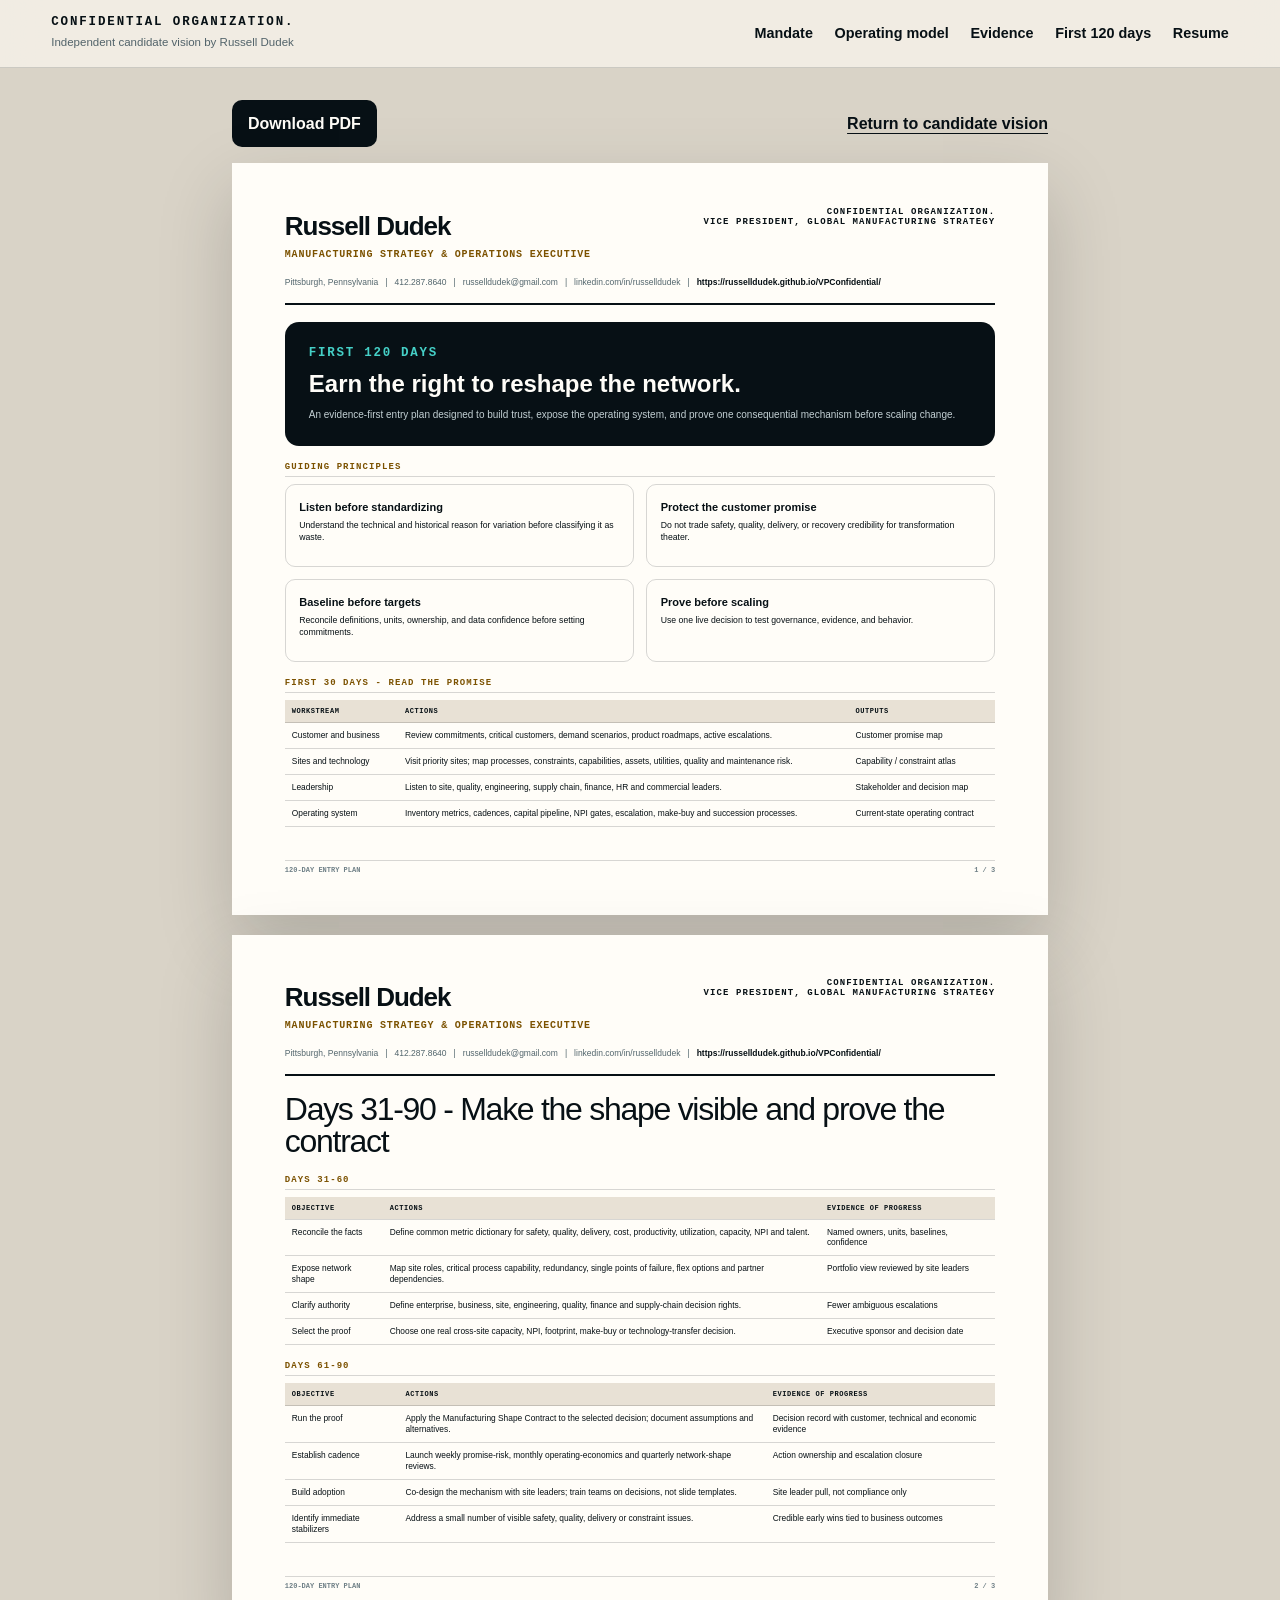
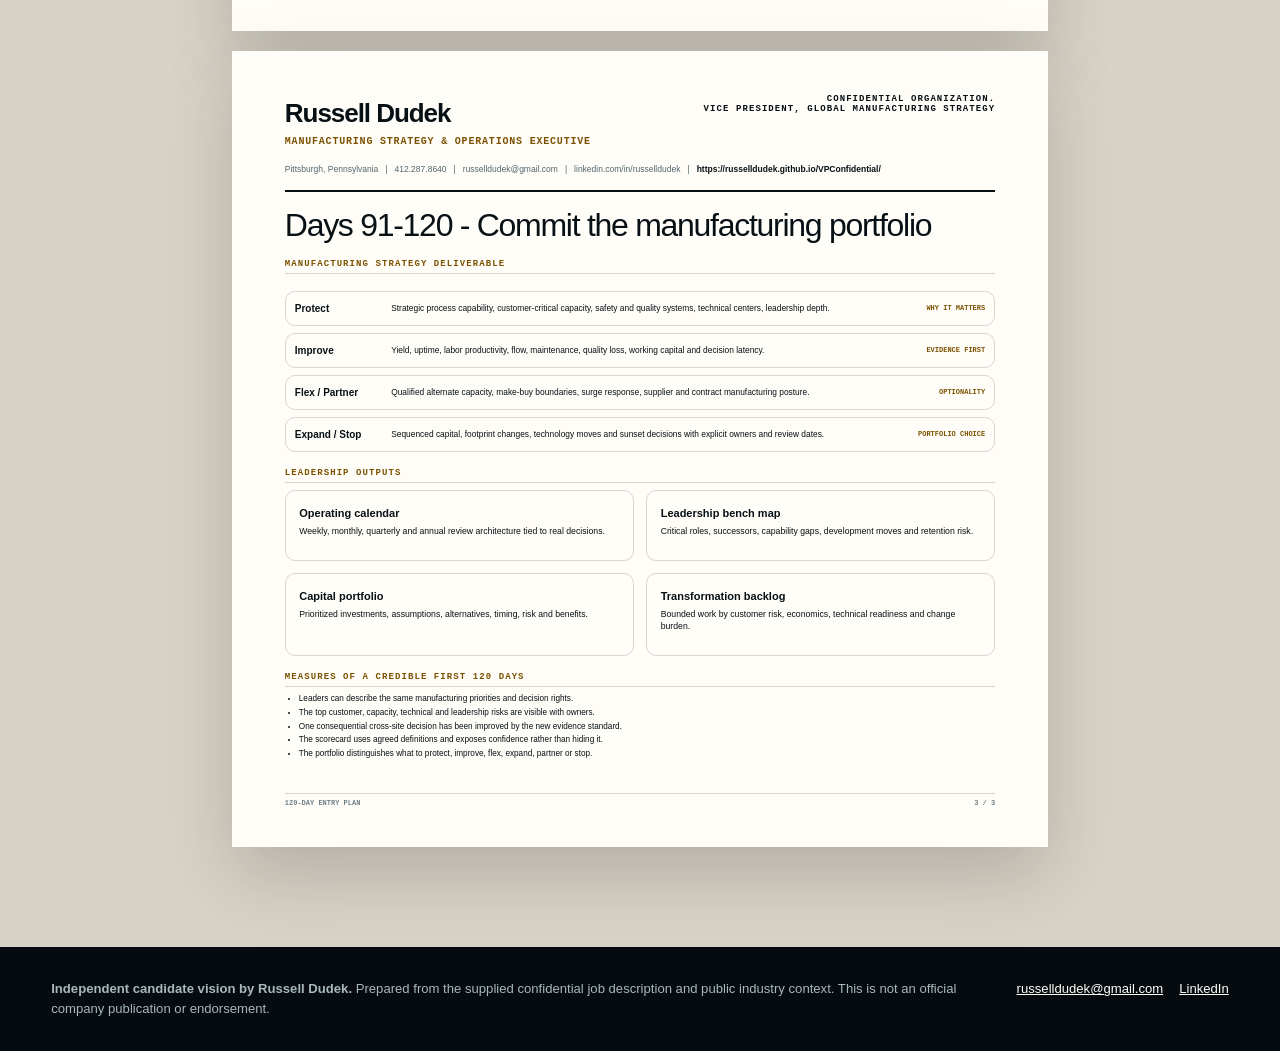
==== 120-day-plan.html @ ca3fb797 "Publish global manufacturing candidate campaign" ====
<!doctype html><html lang="en"><head><meta charset="utf-8"><meta name="viewport" content="width=device-width,initial-scale=1"><meta name="description" content="120-day entry plan for Vice President, Global Manufacturing Strategy."><title>120-Day Entry Plan | Russell Dudek</title><link rel="stylesheet" href="brand-tokens.css"><link rel="stylesheet" href="styles.css"></head><body class="document-body"><a class="skip-link" href="#document">Skip to document</a>
<nav class="site-nav" aria-label="Primary navigation">
  <a class="brand-lockup" href="index.html" aria-label="Confidential Organization candidate vision home">
    <span class="brand-overline">CONFIDENTIAL ORGANIZATION.</span>
    <span class="brand-subline">Independent candidate vision by Russell Dudek</span>
  </a>
  <button class="nav-toggle" type="button" aria-expanded="false" aria-controls="nav-links">Menu</button>
  <div id="nav-links" class="nav-links">
    <a href="index.html#mandate">Mandate</a>
    <a href="index.html#model">Operating model</a>
    <a href="index.html#evidence">Evidence</a>
    <a href="index.html#entry">First 120 days</a>
    <a href="resume.html">Resume</a>
  </div>
</nav>
<main id="document" class="document-shell">
<div class="document-actions" aria-label="Document actions">


  <a class="button" href="docs/120-day-entry-plan.pdf" download>Download PDF</a>
  <a class="text-link" href="index.html">Return to candidate vision</a>
</div>
<section class="sheet"><header class="doc-header"><div><div class="doc-name">Russell Dudek</div><div class="doc-role">Manufacturing Strategy &amp; Operations Executive</div></div><div class="doc-company">Confidential Organization.<br>Vice President, Global Manufacturing Strategy</div><div class="doc-contact"><span>Pittsburgh, Pennsylvania</span><span>|</span><a href="tel:+14122878640">412.287.8640</a><span>|</span><a href="mailto:russelldudek@gmail.com">russelldudek@gmail.com</a><span>|</span><a href="https://www.linkedin.com/in/russelldudek">linkedin.com/in/russelldudek</a><span>|</span><a class="vision-url" href="https://russelldudek.github.io/VPConfidential/">https://russelldudek.github.io/VPConfidential/</a></div></header><div><div class="artifact-hero"><div class="eyebrow">First 120 days</div><h2>Earn the right to reshape the network.</h2><p>An evidence-first entry plan designed to build trust, expose the operating system, and prove one consequential mechanism before scaling change.</p></div><section class="doc-section"><div class="doc-section-title">Guiding principles</div><div class="artifact-grid"><article class="artifact-card"><h3>Listen before standardizing</h3><p>Understand the technical and historical reason for variation before classifying it as waste.</p></article><article class="artifact-card"><h3>Protect the customer promise</h3><p>Do not trade safety, quality, delivery, or recovery credibility for transformation theater.</p></article><article class="artifact-card"><h3>Baseline before targets</h3><p>Reconcile definitions, units, ownership, and data confidence before setting commitments.</p></article><article class="artifact-card"><h3>Prove before scaling</h3><p>Use one live decision to test governance, evidence, and behavior.</p></article></div></section><section class="doc-section"><div class="doc-section-title">First 30 days - Read the promise</div><table class="phase-table"><thead><tr><th>Workstream</th><th>Actions</th><th>Outputs</th></tr></thead><tbody><tr><td>Customer and business</td><td>Review commitments, critical customers, demand scenarios, product roadmaps, active escalations.</td><td>Customer promise map</td></tr><tr><td>Sites and technology</td><td>Visit priority sites; map processes, constraints, capabilities, assets, utilities, quality and maintenance risk.</td><td>Capability / constraint atlas</td></tr><tr><td>Leadership</td><td>Listen to site, quality, engineering, supply chain, finance, HR and commercial leaders.</td><td>Stakeholder and decision map</td></tr><tr><td>Operating system</td><td>Inventory metrics, cadences, capital pipeline, NPI gates, escalation, make-buy and succession processes.</td><td>Current-state operating contract</td></tr></tbody></table></section></div><footer class="doc-footer"><span>120-DAY ENTRY PLAN</span><span>1 / 3</span></footer></section><section class="sheet"><header class="doc-header"><div><div class="doc-name">Russell Dudek</div><div class="doc-role">Manufacturing Strategy &amp; Operations Executive</div></div><div class="doc-company">Confidential Organization.<br>Vice President, Global Manufacturing Strategy</div><div class="doc-contact"><span>Pittsburgh, Pennsylvania</span><span>|</span><a href="tel:+14122878640">412.287.8640</a><span>|</span><a href="mailto:russelldudek@gmail.com">russelldudek@gmail.com</a><span>|</span><a href="https://www.linkedin.com/in/russelldudek">linkedin.com/in/russelldudek</a><span>|</span><a class="vision-url" href="https://russelldudek.github.io/VPConfidential/">https://russelldudek.github.io/VPConfidential/</a></div></header><div><div class="artifact-title">Days 31-90 - Make the shape visible and prove the contract</div><section class="doc-section"><div class="doc-section-title">Days 31-60</div><table class="phase-table"><thead><tr><th>Objective</th><th>Actions</th><th>Evidence of progress</th></tr></thead><tbody><tr><td>Reconcile the facts</td><td>Define common metric dictionary for safety, quality, delivery, cost, productivity, utilization, capacity, NPI and talent.</td><td>Named owners, units, baselines, confidence</td></tr><tr><td>Expose network shape</td><td>Map site roles, critical process capability, redundancy, single points of failure, flex options and partner dependencies.</td><td>Portfolio view reviewed by site leaders</td></tr><tr><td>Clarify authority</td><td>Define enterprise, business, site, engineering, quality, finance and supply-chain decision rights.</td><td>Fewer ambiguous escalations</td></tr><tr><td>Select the proof</td><td>Choose one real cross-site capacity, NPI, footprint, make-buy or technology-transfer decision.</td><td>Executive sponsor and decision date</td></tr></tbody></table></section><section class="doc-section"><div class="doc-section-title">Days 61-90</div><table class="phase-table"><thead><tr><th>Objective</th><th>Actions</th><th>Evidence of progress</th></tr></thead><tbody><tr><td>Run the proof</td><td>Apply the Manufacturing Shape Contract to the selected decision; document assumptions and alternatives.</td><td>Decision record with customer, technical and economic evidence</td></tr><tr><td>Establish cadence</td><td>Launch weekly promise-risk, monthly operating-economics and quarterly network-shape reviews.</td><td>Action ownership and escalation closure</td></tr><tr><td>Build adoption</td><td>Co-design the mechanism with site leaders; train teams on decisions, not slide templates.</td><td>Site leader pull, not compliance only</td></tr><tr><td>Identify immediate stabilizers</td><td>Address a small number of visible safety, quality, delivery or constraint issues.</td><td>Credible early wins tied to business outcomes</td></tr></tbody></table></section></div><footer class="doc-footer"><span>120-DAY ENTRY PLAN</span><span>2 / 3</span></footer></section><section class="sheet"><header class="doc-header"><div><div class="doc-name">Russell Dudek</div><div class="doc-role">Manufacturing Strategy &amp; Operations Executive</div></div><div class="doc-company">Confidential Organization.<br>Vice President, Global Manufacturing Strategy</div><div class="doc-contact"><span>Pittsburgh, Pennsylvania</span><span>|</span><a href="tel:+14122878640">412.287.8640</a><span>|</span><a href="mailto:russelldudek@gmail.com">russelldudek@gmail.com</a><span>|</span><a href="https://www.linkedin.com/in/russelldudek">linkedin.com/in/russelldudek</a><span>|</span><a class="vision-url" href="https://russelldudek.github.io/VPConfidential/">https://russelldudek.github.io/VPConfidential/</a></div></header><div><div class="artifact-title">Days 91-120 - Commit the manufacturing portfolio</div><section class="doc-section"><div class="doc-section-title">Manufacturing strategy deliverable</div><div class="shape-review-diagram"><div><strong>Protect</strong><p>Strategic process capability, customer-critical capacity, safety and quality systems, technical centers, leadership depth.</p><span>Why it matters</span></div><div><strong>Improve</strong><p>Yield, uptime, labor productivity, flow, maintenance, quality loss, working capital and decision latency.</p><span>Evidence first</span></div><div><strong>Flex / Partner</strong><p>Qualified alternate capacity, make-buy boundaries, surge response, supplier and contract manufacturing posture.</p><span>Optionality</span></div><div><strong>Expand / Stop</strong><p>Sequenced capital, footprint changes, technology moves and sunset decisions with explicit owners and review dates.</p><span>Portfolio choice</span></div></div></section><section class="doc-section"><div class="doc-section-title">Leadership outputs</div><div class="artifact-grid"><article class="artifact-card"><h3>Operating calendar</h3><p>Weekly, monthly, quarterly and annual review architecture tied to real decisions.</p></article><article class="artifact-card"><h3>Leadership bench map</h3><p>Critical roles, successors, capability gaps, development moves and retention risk.</p></article><article class="artifact-card"><h3>Capital portfolio</h3><p>Prioritized investments, assumptions, alternatives, timing, risk and benefits.</p></article><article class="artifact-card"><h3>Transformation backlog</h3><p>Bounded work by customer risk, economics, technical readiness and change burden.</p></article></div></section><section class="doc-section"><div class="doc-section-title">Measures of a credible first 120 days</div><ul class="doc-compact-list"><li>Leaders can describe the same manufacturing priorities and decision rights.</li><li>The top customer, capacity, technical and leadership risks are visible with owners.</li><li>One consequential cross-site decision has been improved by the new evidence standard.</li><li>The scorecard uses agreed definitions and exposes confidence rather than hiding it.</li><li>The portfolio distinguishes what to protect, improve, flex, expand, partner or stop.</li></ul></section></div><footer class="doc-footer"><span>120-DAY ENTRY PLAN</span><span>3 / 3</span></footer></section></main>
<footer class="site-footer">
  <div><strong>Independent candidate vision by Russell Dudek.</strong> Prepared from the supplied confidential job description and public industry context. This is not an official company publication or endorsement.</div>
  <div class="footer-links"><a href="mailto:russelldudek@gmail.com">russelldudek@gmail.com</a><a href="https://www.linkedin.com/in/russelldudek">LinkedIn</a></div>
</footer>
<script src="app.js"></script></body></html>
---- brand-tokens.css ----
:root {
  /* Confidential-employer exception: no official brand assets or colors were supplied or publicly identifiable. */
  --ink-950: #071015;
  --ink-900: #0b171d;
  --ink-800: #14252d;
  --ink-700: #213942;
  --paper: #f3efe6;
  --paper-2: #e8e1d5;
  --white: #fffdf8;
  --signal-amber: #ffb000;
  --signal-teal: #45d0c7;
  --signal-coral: #f06c5b;
  --signal-blue: #68a9ff;
  --muted: #92a3aa;
  --line: rgba(7, 16, 21, .16);
  --line-dark: rgba(255,255,255,.14);
  --shadow: 0 28px 70px rgba(2, 9, 12, .18);
  --radius-lg: 30px;
  --radius-md: 18px;
  --font-sans: "Aptos", "Segoe UI", "Helvetica Neue", Arial, sans-serif;
  --font-mono: "IBM Plex Mono", "SFMono-Regular", Consolas, monospace;
}
---- styles.css ----
*{box-sizing:border-box}html{scroll-behavior:smooth}body{margin:0;background:var(--paper);color:var(--ink-950);font-family:var(--font-sans);line-height:1.5}a{color:inherit}.skip-link{position:absolute;left:-9999px;top:1rem;background:var(--white);padding:.75rem 1rem;z-index:99}.skip-link:focus{left:1rem}.site-nav{position:sticky;top:0;z-index:50;display:flex;align-items:center;justify-content:space-between;padding:1rem clamp(1rem,4vw,4rem);background:rgba(243,239,230,.9);backdrop-filter:blur(18px);border-bottom:1px solid var(--line)}.brand-lockup{text-decoration:none;display:flex;flex-direction:column}.brand-overline{font:700 .78rem/1 var(--font-mono);letter-spacing:.15em}.brand-subline{font-size:.72rem;color:#52636a;margin-top:.35rem}.nav-links{display:flex;gap:1.35rem;align-items:center}.nav-links a{text-decoration:none;font-size:.9rem;font-weight:650}.nav-links a:hover,.nav-links a:focus-visible{color:#8a5700}.nav-toggle{display:none;border:1px solid var(--line);background:transparent;padding:.65rem .8rem;border-radius:10px}.hero{min-height:calc(100vh - 75px);background:var(--ink-950);color:var(--white);padding:clamp(3rem,7vw,7rem) clamp(1rem,4vw,4rem);display:grid;grid-template-columns:minmax(280px,.72fr) minmax(620px,1.28fr);gap:clamp(2rem,5vw,5rem);align-items:center;overflow:hidden;position:relative}.hero:before{content:"";position:absolute;inset:auto auto -220px -150px;width:520px;height:520px;border:1px solid rgba(69,208,199,.18);border-radius:50%;box-shadow:0 0 0 70px rgba(69,208,199,.035),0 0 0 140px rgba(69,208,199,.02)}.hero-copy{position:relative;z-index:2}.eyebrow,.kicker{font:700 .78rem/1.2 var(--font-mono);text-transform:uppercase;letter-spacing:.14em;color:#8a5700}.hero .eyebrow,.hero .kicker{color:var(--signal-teal)}h1,h2,h3,p{margin-top:0}.hero h1{font-size:clamp(3.8rem,7vw,7.7rem);line-height:.84;letter-spacing:-.065em;margin:.8rem 0 2rem;max-width:680px}.hero h1 span{color:var(--signal-amber)}.hero-lead{font-size:clamp(1.04rem,1.5vw,1.25rem);color:#c2ced2;max-width:670px}.thesis-stamp{margin-top:2.5rem;padding:1.1rem 0 0;border-top:1px solid var(--line-dark);display:grid;grid-template-columns:110px 1fr;gap:1rem}.thesis-stamp span{font:700 .72rem var(--font-mono);color:var(--signal-amber);text-transform:uppercase;letter-spacing:.12em}.thesis-stamp strong{font-size:1.05rem}.shape-lab{background:#0e1d24;border:1px solid rgba(255,255,255,.13);border-radius:var(--radius-lg);padding:1.25rem;box-shadow:0 50px 120px rgba(0,0,0,.35);position:relative}.lab-header{display:flex;justify-content:space-between;gap:1rem;align-items:flex-start;padding:.35rem .4rem 1rem}.lab-header h2{font-size:1.5rem;margin:.25rem 0 0}.scenario-label{font:600 .68rem var(--font-mono);color:#8da0a8;border:1px solid var(--line-dark);padding:.45rem .6rem;border-radius:999px}.scenario-controls{display:flex;gap:.5rem;flex-wrap:wrap;padding:0 .4rem 1rem}.scenario-button{border:1px solid var(--line-dark);background:#142831;color:#d7e2e5;padding:.65rem .8rem;border-radius:999px;font-weight:650;cursor:pointer}.scenario-button.active,.scenario-button:focus-visible{background:var(--signal-amber);border-color:var(--signal-amber);color:var(--ink-950);outline:none}.shape-canvas-wrap{display:grid;grid-template-columns:minmax(0,1fr) 250px;gap:1rem}.shape-canvas{width:100%;height:auto;background:#09151b;border-radius:20px;border:1px solid rgba(255,255,255,.08)}.envelope{fill:none;stroke:#45d0c7;stroke-width:2;stroke-dasharray:8 9;opacity:.62}.promise-band rect{fill:#15313a;stroke:#45d0c7;stroke-width:1}.promise-band text{fill:#45d0c7;font:700 14px var(--font-mono);letter-spacing:1.8px}.promise-band .promise-copy{fill:#d8e5e8;font:500 13px var(--font-sans);letter-spacing:0}.axis-labels text{fill:#76909a;font:700 11px var(--font-mono);letter-spacing:1.8px}.site{transition:transform .78s cubic-bezier(.2,.8,.2,1),opacity .45s ease;transform-box:view-box;transform-origin:0 0}.site rect{fill:#162d36;stroke:#42606b;stroke-width:1.4;transition:fill .4s,stroke .4s}.site text{pointer-events:none}.site-code{fill:#ffb000;font:700 15px var(--font-mono)}.site-label{fill:#dfe8ea;font:600 12px var(--font-sans)}.site circle{fill:#45d0c7}.site.hot rect{fill:#3a2b10;stroke:#ffb000}.site.hot circle{fill:#ffb000}.site.risk rect{fill:#3a1e1b;stroke:#f06c5b}.site.risk circle{fill:#f06c5b}.site.flex rect{fill:#102f2d;stroke:#45d0c7}.site.dim{opacity:.38}.invariant-rail line{stroke:#ffb000;stroke-width:3}.invariant-rail text{fill:#ffb000;font:700 10px var(--font-mono);letter-spacing:1px}.shape-readout{background:#102129;border:1px solid rgba(255,255,255,.09);border-radius:18px;padding:1rem}.readout-state{padding-bottom:1rem;border-bottom:1px solid var(--line-dark)}.readout-state span{display:block;font:700 .65rem var(--font-mono);text-transform:uppercase;letter-spacing:.12em;color:#8da0a8}.readout-state strong{display:block;font-size:1.15rem;color:var(--signal-amber);margin-top:.35rem}.shape-readout dl{margin:0}.shape-readout dl div{padding:.85rem 0;border-bottom:1px solid rgba(255,255,255,.08)}.shape-readout dt{font:700 .68rem var(--font-mono);color:var(--signal-teal);text-transform:uppercase;letter-spacing:.08em}.shape-readout dd{margin:.35rem 0 0;color:#c7d3d6;font-size:.86rem}.section-pad{padding:clamp(4rem,8vw,8rem) clamp(1rem,7vw,8rem)}.mandate-band{display:grid;grid-template-columns:90px minmax(0,1.35fr) minmax(260px,.65fr);gap:2rem;align-items:start;padding:clamp(3rem,6vw,6rem) clamp(1rem,7vw,8rem);background:var(--signal-amber)}.section-number{font:700 1rem var(--font-mono);padding-top:.5rem}.mandate-band .eyebrow{color:#593800}.mandate-band h2{font-size:clamp(2.1rem,4vw,4rem);line-height:1.03;letter-spacing:-.045em;margin:0}.mandate-note{font-size:1.1rem;border-left:2px solid rgba(7,16,21,.45);padding-left:1.2rem}.section-intro{display:grid;grid-template-columns:minmax(260px,.7fr) minmax(0,1.3fr);gap:3rem;align-items:end;margin-bottom:3rem}.section-intro h2,.model-heading h2,.scorecard-copy h2,.entry-title h2,.document-suite h2{font-size:clamp(2.6rem,5vw,5.2rem);line-height:.96;letter-spacing:-.055em;margin:.5rem 0}.section-intro p:last-child{font-size:1.08rem;color:#52636a}.tension-field{background:var(--white)}.tension-lines{border-top:1px solid var(--line)}.tension-lines div{display:grid;grid-template-columns:1fr minmax(110px,.55fr) 1fr;align-items:center;gap:1.3rem;padding:1.4rem 0;border-bottom:1px solid var(--line);font-size:clamp(1.15rem,2vw,1.8rem);font-weight:700}.tension-lines span:last-child{text-align:right}.tension-lines i{height:2px;background:linear-gradient(90deg,var(--signal-amber),var(--signal-teal));position:relative}.tension-lines i:after{content:"";position:absolute;left:50%;top:50%;width:12px;height:12px;border-radius:50%;background:var(--ink-950);transform:translate(-50%,-50%)}.model-section{background:var(--ink-900);color:var(--white)}.model-heading{max-width:1000px;margin-bottom:3rem}.model-heading .eyebrow{color:var(--signal-teal)}.model-heading p:last-child{color:#adbdc2;max-width:700px;font-size:1.1rem}.contract-layers{display:grid;gap:.65rem}.contract-layers article{display:grid;grid-template-columns:70px 1fr 210px;gap:1.4rem;align-items:center;padding:1.6rem;border:1px solid var(--line-dark);border-radius:16px;background:#102129}.contract-layers article>span{font:700 1.1rem var(--font-mono);color:var(--signal-amber)}.contract-layers h3{font-size:1.55rem;margin:0 0 .2rem}.contract-layers p{margin:0;color:#bdcbcf}.contract-layers b{font:700 .72rem var(--font-mono);color:var(--signal-teal);text-transform:uppercase;letter-spacing:.09em;text-align:right}.decision-architecture{background:var(--paper)}.decision-table{border-top:2px solid var(--ink-950)}.decision-row{display:grid;grid-template-columns:.8fr 1.1fr 1.1fr 1.1fr;border-bottom:1px solid var(--line)}.decision-row>div{padding:1.2rem;border-right:1px solid var(--line)}.decision-row>div:last-child{border-right:0}.decision-row.head{font:700 .7rem var(--font-mono);text-transform:uppercase;letter-spacing:.1em;background:var(--paper-2)}.scorecard-section{background:var(--signal-teal);display:grid;grid-template-columns:minmax(280px,.8fr) minmax(0,1.2fr);gap:4rem}.scorecard-copy .eyebrow{color:#155f5a}.scorecard-copy p:last-child{max-width:600px}.cadence-plates{display:grid;grid-template-columns:repeat(3,1fr);gap:1rem;align-items:end}.cadence-plates article{background:var(--ink-950);color:var(--white);padding:1.5rem;border-radius:18px;min-height:280px}.cadence-plates article:nth-child(2){min-height:340px}.cadence-plates article:nth-child(3){min-height:400px}.cadence-plates span{font:700 .72rem var(--font-mono);color:var(--signal-amber);text-transform:uppercase;letter-spacing:.12em}.cadence-plates h3{font-size:1.8rem;margin:1.4rem 0 .8rem}.cadence-plates p{color:#bdcbcf}.evidence-section{background:var(--white)}.evidence-trace{border-left:2px solid var(--ink-950);margin-left:110px}.evidence-trace article{display:grid;grid-template-columns:120px minmax(0,1fr) 230px;gap:2rem;padding:0 0 3.2rem 2rem;position:relative}.evidence-trace article:before{content:"";position:absolute;left:-9px;top:5px;width:16px;height:16px;border-radius:50%;background:var(--signal-amber);border:3px solid var(--white)}.evidence-year{margin-left:-160px;font:700 .74rem var(--font-mono);text-transform:uppercase;letter-spacing:.08em}.evidence-trace h3{font-size:1.45rem}.evidence-trace p{color:#53666d}.evidence-trace article>span{font:700 .7rem var(--font-mono);color:#8a5700;text-transform:uppercase;letter-spacing:.09em}.entry-section{background:var(--paper-2)}.entry-title{max-width:960px;margin-bottom:3rem}.entry-phases{display:grid;grid-template-columns:repeat(4,1fr);gap:1rem}.entry-phases article{background:var(--white);border-top:5px solid var(--ink-950);padding:1.5rem;min-height:320px}.entry-phases article:nth-child(2){border-color:var(--signal-teal)}.entry-phases article:nth-child(3){border-color:var(--signal-amber)}.entry-phases article:nth-child(4){border-color:var(--signal-coral)}.entry-phases span{font:700 .72rem var(--font-mono);color:#6e7d83;text-transform:uppercase;letter-spacing:.1em}.entry-phases h3{font-size:1.5rem;margin:2rem 0 .8rem}.objection-section{background:var(--ink-950);color:var(--white);display:grid;grid-template-columns:1fr 1fr;gap:5rem}.objection-question span{font:700 .72rem var(--font-mono);color:var(--signal-amber);text-transform:uppercase;letter-spacing:.12em}.objection-question h2{font-size:clamp(2.5rem,4vw,4.6rem);line-height:1;letter-spacing:-.05em;margin:1rem 0}.objection-answer{border-left:1px solid var(--line-dark);padding-left:2rem;color:#cad6d9;font-size:1.08rem}.text-link{font-weight:800;text-underline-offset:4px}.text-link.light{color:var(--signal-teal)}.questions-section{background:var(--paper)}.question-list{list-style:none;padding:0;margin:0;border-top:1px solid var(--line)}.question-list li{display:grid;grid-template-columns:70px 1fr;gap:1.4rem;padding:1.5rem 0;border-bottom:1px solid var(--line);font-size:clamp(1.1rem,2vw,1.65rem);font-weight:650}.question-list span{font:700 .75rem var(--font-mono);color:#8a5700}.document-suite{background:var(--white)}.document-grid{display:grid;grid-template-columns:repeat(5,1fr);gap:1rem;margin-top:3rem}.document-grid a{text-decoration:none;background:var(--paper);padding:1.4rem;min-height:240px;border:1px solid transparent;transition:transform .2s,border-color .2s}.document-grid a:hover,.document-grid a:focus-visible{transform:translateY(-5px);border-color:var(--ink-950);outline:none}.document-grid span{font:700 .72rem var(--font-mono);color:#8a5700}.document-grid h3{margin:3rem 0 .5rem;font-size:1.25rem}.document-grid p{color:#5e6e74}.site-footer{background:#050b0e;color:#a8b8bd;padding:2rem clamp(1rem,4vw,4rem);display:flex;justify-content:space-between;gap:2rem;font-size:.82rem}.footer-links{display:flex;gap:1rem}.footer-links a{color:var(--white)}
/* Documents */
.document-body{background:#d9d3c7}.document-shell{padding:2rem 1rem 5rem}.document-actions{max-width:8.5in;margin:0 auto 1rem;display:flex;gap:.7rem;align-items:center;flex-wrap:wrap}.button{display:inline-flex;align-items:center;justify-content:center;text-decoration:none;background:var(--ink-950);color:var(--white);padding:.72rem 1rem;border-radius:10px;font-weight:750}.button-secondary{background:var(--white);color:var(--ink-950);border:1px solid var(--line)}.document-actions .text-link{margin-left:auto}.sheet{width:8.5in;min-height:auto;margin:0 auto 1.25rem;background:var(--white);box-shadow:var(--shadow);padding:.45in .55in .42in;position:relative;overflow:visible}.sheet+.sheet{margin-top:1.25rem}.doc-header{display:grid;grid-template-columns:1fr auto;gap:1rem;padding-bottom:.15in;border-bottom:2px solid var(--ink-950)}.doc-name{font-size:26px;font-weight:850;letter-spacing:-.04em}.doc-role{font:700 10px var(--font-mono);text-transform:uppercase;letter-spacing:.08em;color:#7c5200;margin-top:3px}.doc-company{text-align:right;font:700 9px var(--font-mono);text-transform:uppercase;letter-spacing:.12em}.doc-contact{grid-column:1/-1;font-size:8.5px;color:#53666d;display:flex;flex-wrap:wrap;gap:7px}.doc-contact a{text-decoration:none}.doc-contact .vision-url{font-weight:700;color:var(--ink-950)}.doc-section{margin-top:.17in}.doc-section-title{font:800 9px var(--font-mono);text-transform:uppercase;letter-spacing:.12em;color:#7c5200;border-bottom:1px solid var(--line);padding-bottom:4px;margin-bottom:7px}.doc-summary{font-size:9.6px;line-height:1.38}.capability-strip{display:flex;flex-wrap:wrap;gap:5px}.capability-strip span{font:700 7.6px var(--font-mono);border:1px solid #aab5b9;border-radius:999px;padding:4px 6px}.experience-item{display:grid;grid-template-columns:1.45in 1fr;gap:.18in;margin-bottom:.14in}.experience-meta h3{font-size:10px;margin:0}.experience-meta p{font:700 7.5px var(--font-mono);color:#66777d;margin:3px 0}.experience-copy ul{margin:0;padding-left:14px}.experience-copy li{font-size:8.35px;line-height:1.28;margin-bottom:3px}.doc-two-col{display:grid;grid-template-columns:1fr 1fr;gap:.25in}.doc-compact-list{margin:0;padding-left:14px}.doc-compact-list li{font-size:8.2px;line-height:1.3;margin-bottom:3px}.doc-footer{position:static;margin-top:.35in;border-top:1px solid var(--line);padding-top:5px;display:flex;justify-content:space-between;font:700 7px var(--font-mono);color:#708087}.letter-body{font-size:10.1px;line-height:1.45}.letter-body p{margin-bottom:10px}.signature{margin-top:18px}.signature strong{font-size:14px}.artifact-title{font-size:32px;line-height:1;letter-spacing:-.04em;margin:.18in 0}.artifact-subtitle{font-size:11px;color:#53666d;max-width:6.8in}.artifact-hero{padding:.25in;background:var(--ink-950);color:var(--white);border-radius:14px;margin-top:.18in}.artifact-hero .eyebrow{color:var(--signal-teal)}.artifact-hero h2{font-size:24px;margin:5px 0}.artifact-hero p{font-size:10px;color:#c3d0d4;margin:0}.artifact-grid{display:grid;grid-template-columns:repeat(2,1fr);gap:.13in}.artifact-card{border:1px solid var(--line);padding:.14in;border-radius:10px;break-inside:avoid}.artifact-card h3{font-size:11px;margin:0 0 5px}.artifact-card p,.artifact-card li{font-size:8.7px;line-height:1.35}.artifact-card ul{padding-left:14px;margin:0}.phase-table{width:100%;border-collapse:collapse}.phase-table th,.phase-table td{border-bottom:1px solid var(--line);padding:7px;vertical-align:top;text-align:left}.phase-table th{font:800 7px var(--font-mono);text-transform:uppercase;letter-spacing:.08em;background:var(--paper-2)}.phase-table td{font-size:8.4px;line-height:1.3}.shape-review-diagram{display:grid;grid-template-rows:repeat(4,auto);gap:7px;margin-top:.18in}.shape-review-diagram div{display:grid;grid-template-columns:.9in 1fr 1.3in;gap:10px;align-items:center;padding:9px;border:1px solid var(--line);border-radius:10px}.shape-review-diagram strong{font-size:10px}.shape-review-diagram p{font-size:8.4px;margin:0}.shape-review-diagram span{font:700 7px var(--font-mono);text-transform:uppercase;color:#7c5200;text-align:right}
@media(max-width:1150px){.hero{grid-template-columns:1fr;padding-top:4rem}.shape-canvas-wrap{grid-template-columns:1fr}.shape-readout{display:grid;grid-template-columns:180px 1fr;gap:1rem}.shape-readout dl{display:grid;grid-template-columns:repeat(2,1fr);gap:0 1rem}.document-grid{grid-template-columns:repeat(3,1fr)}}
@media(max-width:800px){.nav-toggle{display:block}.nav-links{display:none;position:absolute;top:100%;left:0;right:0;background:var(--paper);padding:1rem;flex-direction:column;align-items:flex-start;border-bottom:1px solid var(--line)}.nav-links.open{display:flex}.hero{padding-inline:1rem}.hero h1{font-size:clamp(3.3rem,17vw,5.5rem)}.shape-lab{padding:.65rem;border-radius:20px}.lab-header{display:block}.scenario-label{display:inline-block;margin-top:.7rem}.shape-readout{grid-template-columns:1fr}.shape-readout dl{grid-template-columns:1fr}.mandate-band{grid-template-columns:50px 1fr}.mandate-note{grid-column:2}.section-intro{grid-template-columns:1fr}.contract-layers article{grid-template-columns:44px 1fr}.contract-layers b{grid-column:2;text-align:left}.decision-table{overflow-x:auto}.decision-row{min-width:760px}.scorecard-section{grid-template-columns:1fr}.cadence-plates{grid-template-columns:1fr}.cadence-plates article,.cadence-plates article:nth-child(2),.cadence-plates article:nth-child(3){min-height:auto}.evidence-trace{margin-left:0;border-left:0}.evidence-trace article{grid-template-columns:1fr;padding-left:0;border-bottom:1px solid var(--line);margin-bottom:2rem}.evidence-trace article:before{display:none}.evidence-year{margin-left:0}.entry-phases{grid-template-columns:1fr}.objection-section{grid-template-columns:1fr}.objection-answer{border-left:0;border-top:1px solid var(--line-dark);padding:1.5rem 0 0}.document-grid{grid-template-columns:1fr}.site-footer{flex-direction:column}.document-shell{padding:1rem 0 4rem}.document-actions{padding:0 1rem}.document-actions .text-link{margin-left:0}.sheet{width:100%;min-height:auto;margin:0 0 1rem;padding:1.1rem;box-shadow:none}.doc-footer{position:static;margin-top:1rem}.experience-item,.doc-two-col{grid-template-columns:1fr}.doc-header{grid-template-columns:1fr}.doc-company{text-align:left}.artifact-grid{grid-template-columns:1fr}}
@media(prefers-reduced-motion:reduce){html{scroll-behavior:auto}.site,.document-grid a{transition:none!important}}
@media print{body,.document-body{background:#fff}.site-nav,.site-footer,.document-actions{display:none!important}.document-shell{padding:0}.sheet{width:8.5in;height:11in;min-height:11in;margin:0;box-shadow:none;page-break-after:always;overflow:hidden}.sheet:last-child{page-break-after:auto}.doc-footer{position:absolute;left:.55in;right:.55in;bottom:.22in;margin-top:0}.artifact-card,.experience-item{break-inside:avoid;page-break-inside:avoid}@page{size:Letter;margin:0}}
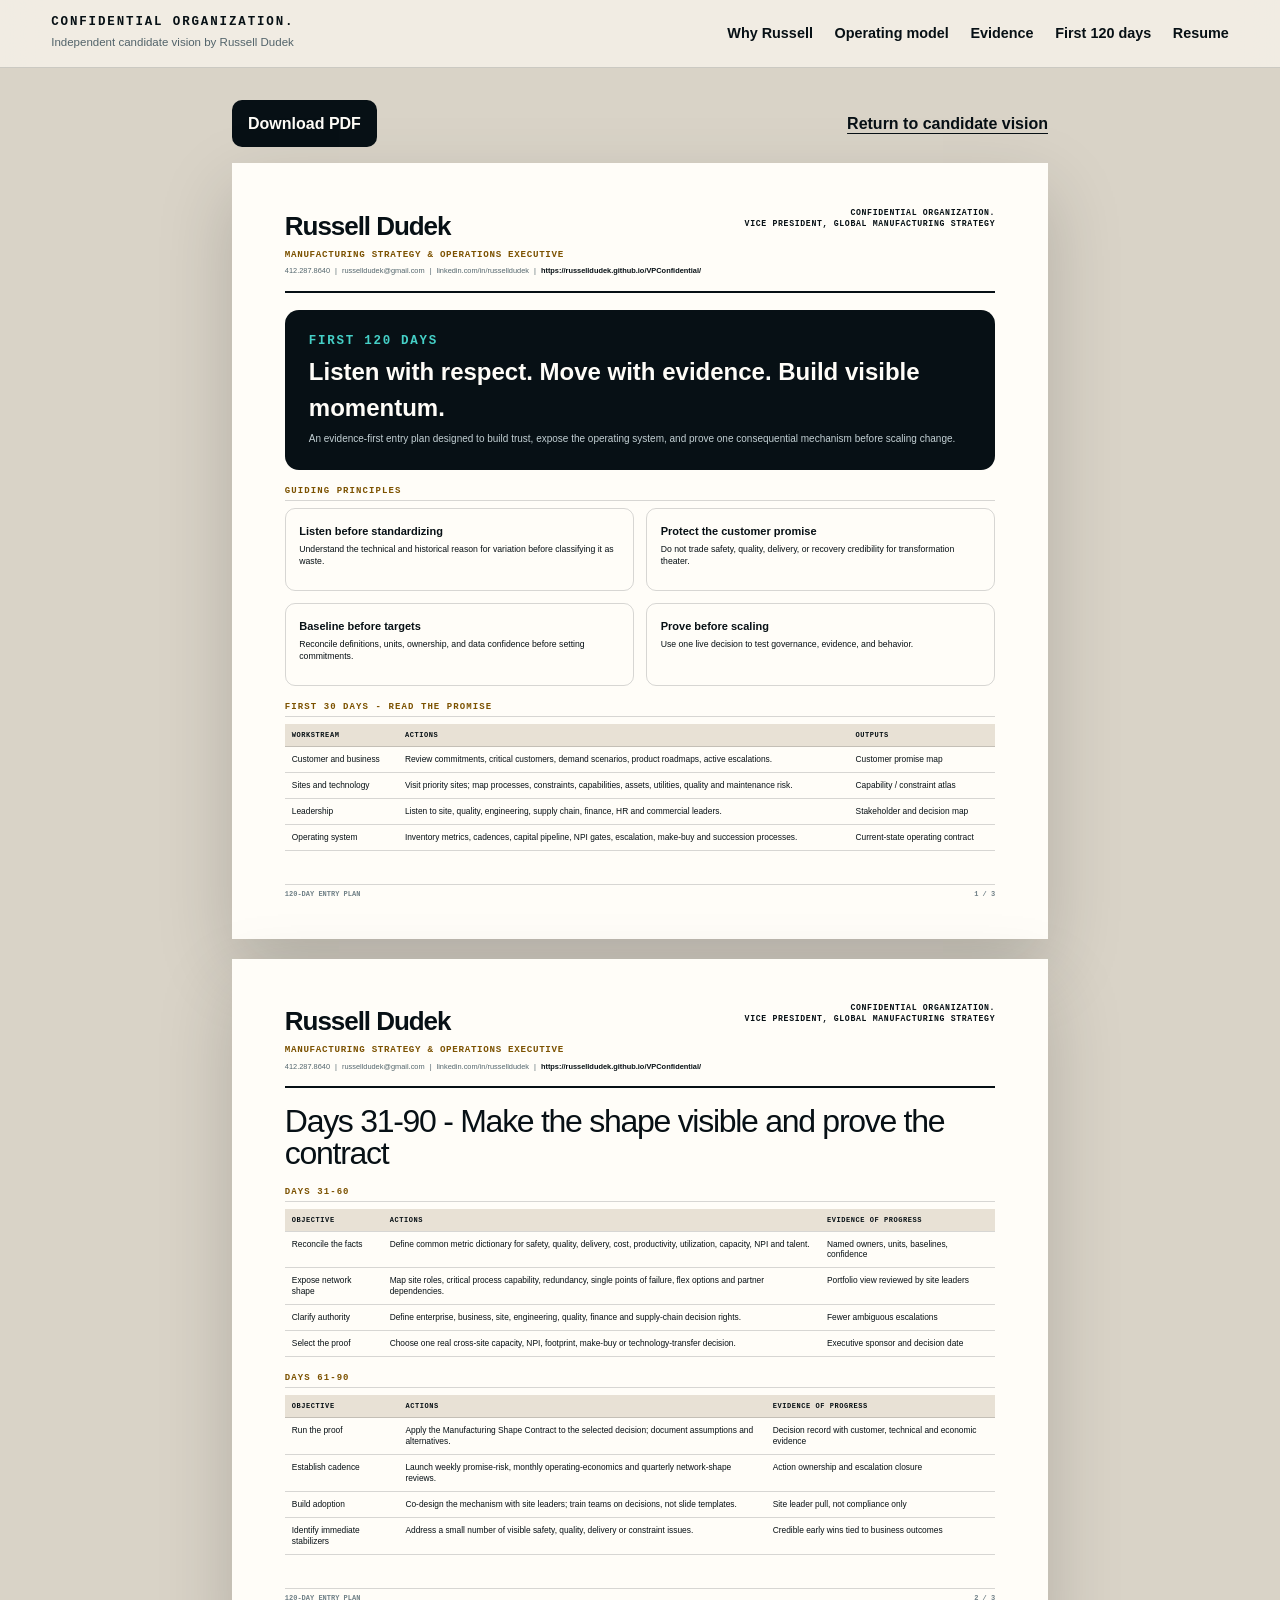
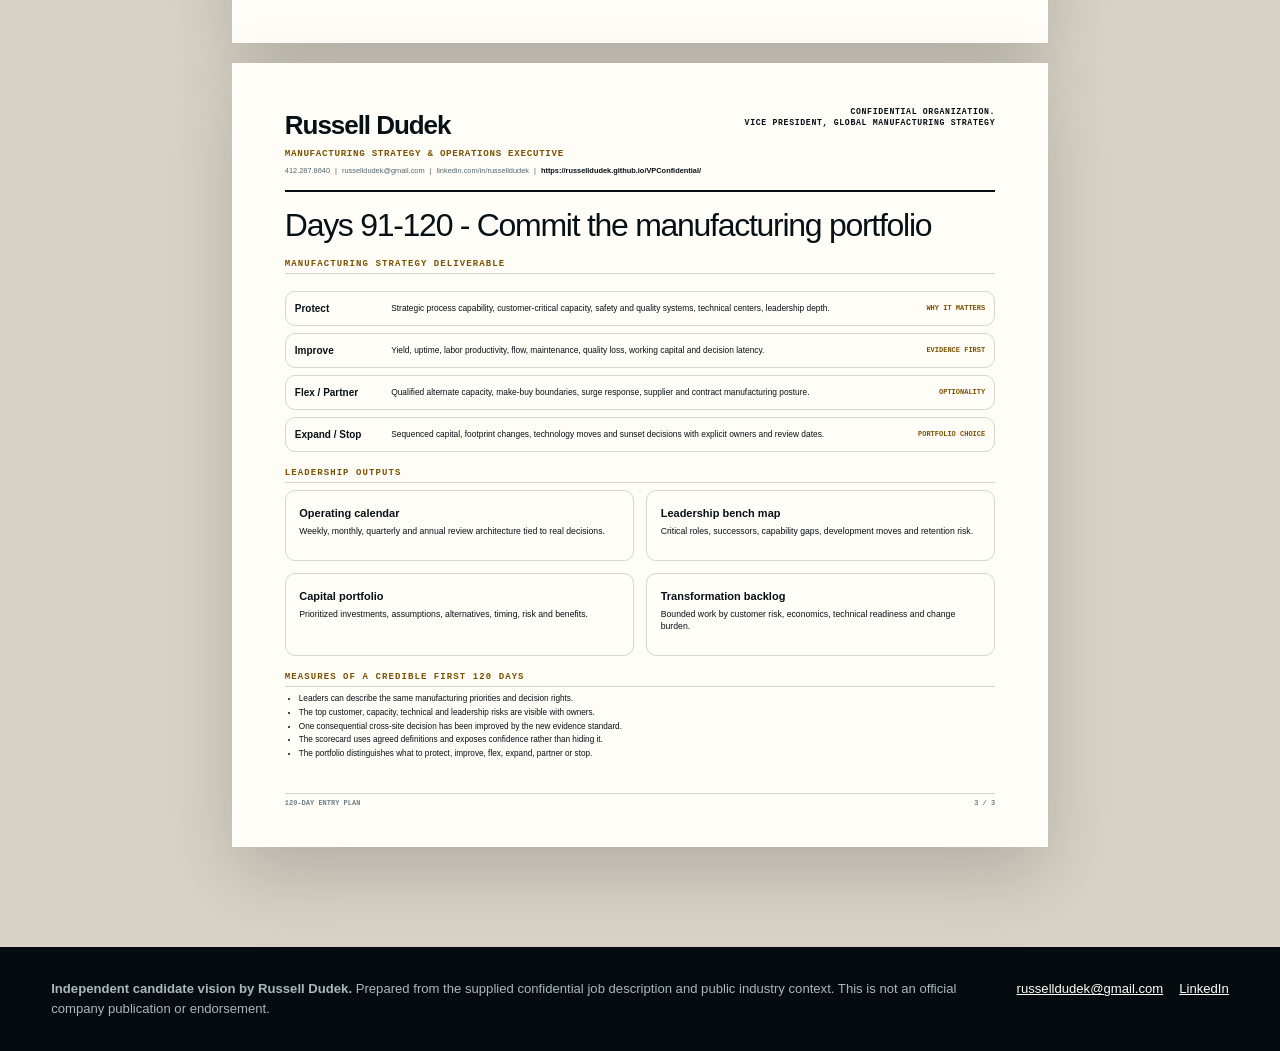
==== commit 1112cb28: "Reposition global manufacturing candidate campaign" ====
--- a/120-day-plan.html
+++ b/120-day-plan.html
@@ -1,28 +1,27 @@
-<!doctype html><html lang="en"><head><meta charset="utf-8"><meta name="viewport" content="width=device-width,initial-scale=1"><meta name="description" content="120-day entry plan for Vice President, Global Manufacturing Strategy."><title>120-Day Entry Plan | Russell Dudek</title><link rel="stylesheet" href="brand-tokens.css"><link rel="stylesheet" href="styles.css"></head><body class="document-body"><a class="skip-link" href="#document">Skip to document</a>
-<nav class="site-nav" aria-label="Primary navigation">
-  <a class="brand-lockup" href="index.html" aria-label="Confidential Organization candidate vision home">
-    <span class="brand-overline">CONFIDENTIAL ORGANIZATION.</span>
-    <span class="brand-subline">Independent candidate vision by Russell Dudek</span>
-  </a>
-  <button class="nav-toggle" type="button" aria-expanded="false" aria-controls="nav-links">Menu</button>
-  <div id="nav-links" class="nav-links">
-    <a href="index.html#mandate">Mandate</a>
-    <a href="index.html#model">Operating model</a>
-    <a href="index.html#evidence">Evidence</a>
-    <a href="index.html#entry">First 120 days</a>
-    <a href="resume.html">Resume</a>
-  </div>
+<!DOCTYPE html>
+<html lang="en"><head><meta charset="utf-8"/><meta content="width=device-width,initial-scale=1" name="viewport"/><meta content="120-day entry plan for Vice President, Global Manufacturing Strategy." name="description"/><title>120-Day Entry Plan | Russell Dudek</title><link href="brand-tokens.css" rel="stylesheet"/><link href="styles.css" rel="stylesheet"/></head><body class="document-body"><a class="skip-link" href="#document">Skip to document</a>
+<nav aria-label="Primary navigation" class="site-nav">
+<a aria-label="Confidential Organization candidate vision home" class="brand-lockup" href="index.html">
+<span class="brand-overline">CONFIDENTIAL ORGANIZATION.</span>
+<span class="brand-subline">Independent candidate vision by Russell Dudek</span>
+</a>
+<button aria-controls="nav-links" aria-expanded="false" class="nav-toggle" type="button">Menu</button>
+<div class="nav-links" id="nav-links">
+<a href="index.html#fit">Why Russell</a>
+<a href="index.html#model">Operating model</a>
+<a href="index.html#evidence">Evidence</a>
+<a href="index.html#entry">First 120 days</a>
+<a href="resume.html">Resume</a>
+</div>
 </nav>
-<main id="document" class="document-shell">
-<div class="document-actions" aria-label="Document actions">
-
-
-  <a class="button" href="docs/120-day-entry-plan.pdf" download>Download PDF</a>
-  <a class="text-link" href="index.html">Return to candidate vision</a>
+<main class="document-shell" id="document">
+<div aria-label="Document actions" class="document-actions">
+<a class="button" download="" href="docs/120-day-entry-plan.pdf">Download PDF</a>
+<a class="text-link" href="index.html">Return to candidate vision</a>
 </div>
-<section class="sheet"><header class="doc-header"><div><div class="doc-name">Russell Dudek</div><div class="doc-role">Manufacturing Strategy &amp; Operations Executive</div></div><div class="doc-company">Confidential Organization.<br>Vice President, Global Manufacturing Strategy</div><div class="doc-contact"><span>Pittsburgh, Pennsylvania</span><span>|</span><a href="tel:+14122878640">412.287.8640</a><span>|</span><a href="mailto:russelldudek@gmail.com">russelldudek@gmail.com</a><span>|</span><a href="https://www.linkedin.com/in/russelldudek">linkedin.com/in/russelldudek</a><span>|</span><a class="vision-url" href="https://russelldudek.github.io/VPConfidential/">https://russelldudek.github.io/VPConfidential/</a></div></header><div><div class="artifact-hero"><div class="eyebrow">First 120 days</div><h2>Earn the right to reshape the network.</h2><p>An evidence-first entry plan designed to build trust, expose the operating system, and prove one consequential mechanism before scaling change.</p></div><section class="doc-section"><div class="doc-section-title">Guiding principles</div><div class="artifact-grid"><article class="artifact-card"><h3>Listen before standardizing</h3><p>Understand the technical and historical reason for variation before classifying it as waste.</p></article><article class="artifact-card"><h3>Protect the customer promise</h3><p>Do not trade safety, quality, delivery, or recovery credibility for transformation theater.</p></article><article class="artifact-card"><h3>Baseline before targets</h3><p>Reconcile definitions, units, ownership, and data confidence before setting commitments.</p></article><article class="artifact-card"><h3>Prove before scaling</h3><p>Use one live decision to test governance, evidence, and behavior.</p></article></div></section><section class="doc-section"><div class="doc-section-title">First 30 days - Read the promise</div><table class="phase-table"><thead><tr><th>Workstream</th><th>Actions</th><th>Outputs</th></tr></thead><tbody><tr><td>Customer and business</td><td>Review commitments, critical customers, demand scenarios, product roadmaps, active escalations.</td><td>Customer promise map</td></tr><tr><td>Sites and technology</td><td>Visit priority sites; map processes, constraints, capabilities, assets, utilities, quality and maintenance risk.</td><td>Capability / constraint atlas</td></tr><tr><td>Leadership</td><td>Listen to site, quality, engineering, supply chain, finance, HR and commercial leaders.</td><td>Stakeholder and decision map</td></tr><tr><td>Operating system</td><td>Inventory metrics, cadences, capital pipeline, NPI gates, escalation, make-buy and succession processes.</td><td>Current-state operating contract</td></tr></tbody></table></section></div><footer class="doc-footer"><span>120-DAY ENTRY PLAN</span><span>1 / 3</span></footer></section><section class="sheet"><header class="doc-header"><div><div class="doc-name">Russell Dudek</div><div class="doc-role">Manufacturing Strategy &amp; Operations Executive</div></div><div class="doc-company">Confidential Organization.<br>Vice President, Global Manufacturing Strategy</div><div class="doc-contact"><span>Pittsburgh, Pennsylvania</span><span>|</span><a href="tel:+14122878640">412.287.8640</a><span>|</span><a href="mailto:russelldudek@gmail.com">russelldudek@gmail.com</a><span>|</span><a href="https://www.linkedin.com/in/russelldudek">linkedin.com/in/russelldudek</a><span>|</span><a class="vision-url" href="https://russelldudek.github.io/VPConfidential/">https://russelldudek.github.io/VPConfidential/</a></div></header><div><div class="artifact-title">Days 31-90 - Make the shape visible and prove the contract</div><section class="doc-section"><div class="doc-section-title">Days 31-60</div><table class="phase-table"><thead><tr><th>Objective</th><th>Actions</th><th>Evidence of progress</th></tr></thead><tbody><tr><td>Reconcile the facts</td><td>Define common metric dictionary for safety, quality, delivery, cost, productivity, utilization, capacity, NPI and talent.</td><td>Named owners, units, baselines, confidence</td></tr><tr><td>Expose network shape</td><td>Map site roles, critical process capability, redundancy, single points of failure, flex options and partner dependencies.</td><td>Portfolio view reviewed by site leaders</td></tr><tr><td>Clarify authority</td><td>Define enterprise, business, site, engineering, quality, finance and supply-chain decision rights.</td><td>Fewer ambiguous escalations</td></tr><tr><td>Select the proof</td><td>Choose one real cross-site capacity, NPI, footprint, make-buy or technology-transfer decision.</td><td>Executive sponsor and decision date</td></tr></tbody></table></section><section class="doc-section"><div class="doc-section-title">Days 61-90</div><table class="phase-table"><thead><tr><th>Objective</th><th>Actions</th><th>Evidence of progress</th></tr></thead><tbody><tr><td>Run the proof</td><td>Apply the Manufacturing Shape Contract to the selected decision; document assumptions and alternatives.</td><td>Decision record with customer, technical and economic evidence</td></tr><tr><td>Establish cadence</td><td>Launch weekly promise-risk, monthly operating-economics and quarterly network-shape reviews.</td><td>Action ownership and escalation closure</td></tr><tr><td>Build adoption</td><td>Co-design the mechanism with site leaders; train teams on decisions, not slide templates.</td><td>Site leader pull, not compliance only</td></tr><tr><td>Identify immediate stabilizers</td><td>Address a small number of visible safety, quality, delivery or constraint issues.</td><td>Credible early wins tied to business outcomes</td></tr></tbody></table></section></div><footer class="doc-footer"><span>120-DAY ENTRY PLAN</span><span>2 / 3</span></footer></section><section class="sheet"><header class="doc-header"><div><div class="doc-name">Russell Dudek</div><div class="doc-role">Manufacturing Strategy &amp; Operations Executive</div></div><div class="doc-company">Confidential Organization.<br>Vice President, Global Manufacturing Strategy</div><div class="doc-contact"><span>Pittsburgh, Pennsylvania</span><span>|</span><a href="tel:+14122878640">412.287.8640</a><span>|</span><a href="mailto:russelldudek@gmail.com">russelldudek@gmail.com</a><span>|</span><a href="https://www.linkedin.com/in/russelldudek">linkedin.com/in/russelldudek</a><span>|</span><a class="vision-url" href="https://russelldudek.github.io/VPConfidential/">https://russelldudek.github.io/VPConfidential/</a></div></header><div><div class="artifact-title">Days 91-120 - Commit the manufacturing portfolio</div><section class="doc-section"><div class="doc-section-title">Manufacturing strategy deliverable</div><div class="shape-review-diagram"><div><strong>Protect</strong><p>Strategic process capability, customer-critical capacity, safety and quality systems, technical centers, leadership depth.</p><span>Why it matters</span></div><div><strong>Improve</strong><p>Yield, uptime, labor productivity, flow, maintenance, quality loss, working capital and decision latency.</p><span>Evidence first</span></div><div><strong>Flex / Partner</strong><p>Qualified alternate capacity, make-buy boundaries, surge response, supplier and contract manufacturing posture.</p><span>Optionality</span></div><div><strong>Expand / Stop</strong><p>Sequenced capital, footprint changes, technology moves and sunset decisions with explicit owners and review dates.</p><span>Portfolio choice</span></div></div></section><section class="doc-section"><div class="doc-section-title">Leadership outputs</div><div class="artifact-grid"><article class="artifact-card"><h3>Operating calendar</h3><p>Weekly, monthly, quarterly and annual review architecture tied to real decisions.</p></article><article class="artifact-card"><h3>Leadership bench map</h3><p>Critical roles, successors, capability gaps, development moves and retention risk.</p></article><article class="artifact-card"><h3>Capital portfolio</h3><p>Prioritized investments, assumptions, alternatives, timing, risk and benefits.</p></article><article class="artifact-card"><h3>Transformation backlog</h3><p>Bounded work by customer risk, economics, technical readiness and change burden.</p></article></div></section><section class="doc-section"><div class="doc-section-title">Measures of a credible first 120 days</div><ul class="doc-compact-list"><li>Leaders can describe the same manufacturing priorities and decision rights.</li><li>The top customer, capacity, technical and leadership risks are visible with owners.</li><li>One consequential cross-site decision has been improved by the new evidence standard.</li><li>The scorecard uses agreed definitions and exposes confidence rather than hiding it.</li><li>The portfolio distinguishes what to protect, improve, flex, expand, partner or stop.</li></ul></section></div><footer class="doc-footer"><span>120-DAY ENTRY PLAN</span><span>3 / 3</span></footer></section></main>
+<section class="sheet"><header class="doc-header"><div><div class="doc-name">Russell Dudek</div><div class="doc-role">Manufacturing Strategy &amp; Operations Executive</div></div><div class="doc-company">Confidential Organization.<br/>Vice President, Global Manufacturing Strategy</div><div class="doc-contact"><a href="tel:+14122878640">412.287.8640</a><span>|</span><a href="mailto:russelldudek@gmail.com">russelldudek@gmail.com</a><span>|</span><a href="https://www.linkedin.com/in/russelldudek">linkedin.com/in/russelldudek</a><span>|</span><a class="vision-url" href="https://russelldudek.github.io/VPConfidential/">https://russelldudek.github.io/VPConfidential/</a></div></header><div><div class="artifact-hero"><div class="eyebrow">First 120 days</div><h2>Listen with respect. Move with evidence. Build visible momentum.</h2><p>An evidence-first entry plan designed to build trust, expose the operating system, and prove one consequential mechanism before scaling change.</p></div><section class="doc-section"><div class="doc-section-title">Guiding principles</div><div class="artifact-grid"><article class="artifact-card"><h3>Listen before standardizing</h3><p>Understand the technical and historical reason for variation before classifying it as waste.</p></article><article class="artifact-card"><h3>Protect the customer promise</h3><p>Do not trade safety, quality, delivery, or recovery credibility for transformation theater.</p></article><article class="artifact-card"><h3>Baseline before targets</h3><p>Reconcile definitions, units, ownership, and data confidence before setting commitments.</p></article><article class="artifact-card"><h3>Prove before scaling</h3><p>Use one live decision to test governance, evidence, and behavior.</p></article></div></section><section class="doc-section"><div class="doc-section-title">First 30 days - Read the promise</div><table class="phase-table"><thead><tr><th>Workstream</th><th>Actions</th><th>Outputs</th></tr></thead><tbody><tr><td>Customer and business</td><td>Review commitments, critical customers, demand scenarios, product roadmaps, active escalations.</td><td>Customer promise map</td></tr><tr><td>Sites and technology</td><td>Visit priority sites; map processes, constraints, capabilities, assets, utilities, quality and maintenance risk.</td><td>Capability / constraint atlas</td></tr><tr><td>Leadership</td><td>Listen to site, quality, engineering, supply chain, finance, HR and commercial leaders.</td><td>Stakeholder and decision map</td></tr><tr><td>Operating system</td><td>Inventory metrics, cadences, capital pipeline, NPI gates, escalation, make-buy and succession processes.</td><td>Current-state operating contract</td></tr></tbody></table></section></div><footer class="doc-footer"><span>120-DAY ENTRY PLAN</span><span>1 / 3</span></footer></section><section class="sheet"><header class="doc-header"><div><div class="doc-name">Russell Dudek</div><div class="doc-role">Manufacturing Strategy &amp; Operations Executive</div></div><div class="doc-company">Confidential Organization.<br/>Vice President, Global Manufacturing Strategy</div><div class="doc-contact"><a href="tel:+14122878640">412.287.8640</a><span>|</span><a href="mailto:russelldudek@gmail.com">russelldudek@gmail.com</a><span>|</span><a href="https://www.linkedin.com/in/russelldudek">linkedin.com/in/russelldudek</a><span>|</span><a class="vision-url" href="https://russelldudek.github.io/VPConfidential/">https://russelldudek.github.io/VPConfidential/</a></div></header><div><div class="artifact-title">Days 31-90 - Make the shape visible and prove the contract</div><section class="doc-section"><div class="doc-section-title">Days 31-60</div><table class="phase-table"><thead><tr><th>Objective</th><th>Actions</th><th>Evidence of progress</th></tr></thead><tbody><tr><td>Reconcile the facts</td><td>Define common metric dictionary for safety, quality, delivery, cost, productivity, utilization, capacity, NPI and talent.</td><td>Named owners, units, baselines, confidence</td></tr><tr><td>Expose network shape</td><td>Map site roles, critical process capability, redundancy, single points of failure, flex options and partner dependencies.</td><td>Portfolio view reviewed by site leaders</td></tr><tr><td>Clarify authority</td><td>Define enterprise, business, site, engineering, quality, finance and supply-chain decision rights.</td><td>Fewer ambiguous escalations</td></tr><tr><td>Select the proof</td><td>Choose one real cross-site capacity, NPI, footprint, make-buy or technology-transfer decision.</td><td>Executive sponsor and decision date</td></tr></tbody></table></section><section class="doc-section"><div class="doc-section-title">Days 61-90</div><table class="phase-table"><thead><tr><th>Objective</th><th>Actions</th><th>Evidence of progress</th></tr></thead><tbody><tr><td>Run the proof</td><td>Apply the Manufacturing Shape Contract to the selected decision; document assumptions and alternatives.</td><td>Decision record with customer, technical and economic evidence</td></tr><tr><td>Establish cadence</td><td>Launch weekly promise-risk, monthly operating-economics and quarterly network-shape reviews.</td><td>Action ownership and escalation closure</td></tr><tr><td>Build adoption</td><td>Co-design the mechanism with site leaders; train teams on decisions, not slide templates.</td><td>Site leader pull, not compliance only</td></tr><tr><td>Identify immediate stabilizers</td><td>Address a small number of visible safety, quality, delivery or constraint issues.</td><td>Credible early wins tied to business outcomes</td></tr></tbody></table></section></div><footer class="doc-footer"><span>120-DAY ENTRY PLAN</span><span>2 / 3</span></footer></section><section class="sheet"><header class="doc-header"><div><div class="doc-name">Russell Dudek</div><div class="doc-role">Manufacturing Strategy &amp; Operations Executive</div></div><div class="doc-company">Confidential Organization.<br/>Vice President, Global Manufacturing Strategy</div><div class="doc-contact"><a href="tel:+14122878640">412.287.8640</a><span>|</span><a href="mailto:russelldudek@gmail.com">russelldudek@gmail.com</a><span>|</span><a href="https://www.linkedin.com/in/russelldudek">linkedin.com/in/russelldudek</a><span>|</span><a class="vision-url" href="https://russelldudek.github.io/VPConfidential/">https://russelldudek.github.io/VPConfidential/</a></div></header><div><div class="artifact-title">Days 91-120 - Commit the manufacturing portfolio</div><section class="doc-section"><div class="doc-section-title">Manufacturing strategy deliverable</div><div class="shape-review-diagram"><div><strong>Protect</strong><p>Strategic process capability, customer-critical capacity, safety and quality systems, technical centers, leadership depth.</p><span>Why it matters</span></div><div><strong>Improve</strong><p>Yield, uptime, labor productivity, flow, maintenance, quality loss, working capital and decision latency.</p><span>Evidence first</span></div><div><strong>Flex / Partner</strong><p>Qualified alternate capacity, make-buy boundaries, surge response, supplier and contract manufacturing posture.</p><span>Optionality</span></div><div><strong>Expand / Stop</strong><p>Sequenced capital, footprint changes, technology moves and sunset decisions with explicit owners and review dates.</p><span>Portfolio choice</span></div></div></section><section class="doc-section"><div class="doc-section-title">Leadership outputs</div><div class="artifact-grid"><article class="artifact-card"><h3>Operating calendar</h3><p>Weekly, monthly, quarterly and annual review architecture tied to real decisions.</p></article><article class="artifact-card"><h3>Leadership bench map</h3><p>Critical roles, successors, capability gaps, development moves and retention risk.</p></article><article class="artifact-card"><h3>Capital portfolio</h3><p>Prioritized investments, assumptions, alternatives, timing, risk and benefits.</p></article><article class="artifact-card"><h3>Transformation backlog</h3><p>Bounded work by customer risk, economics, technical readiness and change burden.</p></article></div></section><section class="doc-section"><div class="doc-section-title">Measures of a credible first 120 days</div><ul class="doc-compact-list"><li>Leaders can describe the same manufacturing priorities and decision rights.</li><li>The top customer, capacity, technical and leadership risks are visible with owners.</li><li>One consequential cross-site decision has been improved by the new evidence standard.</li><li>The scorecard uses agreed definitions and exposes confidence rather than hiding it.</li><li>The portfolio distinguishes what to protect, improve, flex, expand, partner or stop.</li></ul></section></div><footer class="doc-footer"><span>120-DAY ENTRY PLAN</span><span>3 / 3</span></footer></section></main>
 <footer class="site-footer">
-  <div><strong>Independent candidate vision by Russell Dudek.</strong> Prepared from the supplied confidential job description and public industry context. This is not an official company publication or endorsement.</div>
-  <div class="footer-links"><a href="mailto:russelldudek@gmail.com">russelldudek@gmail.com</a><a href="https://www.linkedin.com/in/russelldudek">LinkedIn</a></div>
+<div><strong>Independent candidate vision by Russell Dudek.</strong> Prepared from the supplied confidential job description and public industry context. This is not an official company publication or endorsement.</div>
+<div class="footer-links"><a href="mailto:russelldudek@gmail.com">russelldudek@gmail.com</a><a href="https://www.linkedin.com/in/russelldudek">LinkedIn</a></div>
 </footer>
 <script src="app.js"></script></body></html>
--- a/styles.css
+++ b/styles.css
@@ -1,8 +1,75 @@
 
-*{box-sizing:border-box}html{scroll-behavior:smooth}body{margin:0;background:var(--paper);color:var(--ink-950);font-family:var(--font-sans);line-height:1.5}a{color:inherit}.skip-link{position:absolute;left:-9999px;top:1rem;background:var(--white);padding:.75rem 1rem;z-index:99}.skip-link:focus{left:1rem}.site-nav{position:sticky;top:0;z-index:50;display:flex;align-items:center;justify-content:space-between;padding:1rem clamp(1rem,4vw,4rem);background:rgba(243,239,230,.9);backdrop-filter:blur(18px);border-bottom:1px solid var(--line)}.brand-lockup{text-decoration:none;display:flex;flex-direction:column}.brand-overline{font:700 .78rem/1 var(--font-mono);letter-spacing:.15em}.brand-subline{font-size:.72rem;color:#52636a;margin-top:.35rem}.nav-links{display:flex;gap:1.35rem;align-items:center}.nav-links a{text-decoration:none;font-size:.9rem;font-weight:650}.nav-links a:hover,.nav-links a:focus-visible{color:#8a5700}.nav-toggle{display:none;border:1px solid var(--line);background:transparent;padding:.65rem .8rem;border-radius:10px}.hero{min-height:calc(100vh - 75px);background:var(--ink-950);color:var(--white);padding:clamp(3rem,7vw,7rem) clamp(1rem,4vw,4rem);display:grid;grid-template-columns:minmax(280px,.72fr) minmax(620px,1.28fr);gap:clamp(2rem,5vw,5rem);align-items:center;overflow:hidden;position:relative}.hero:before{content:"";position:absolute;inset:auto auto -220px -150px;width:520px;height:520px;border:1px solid rgba(69,208,199,.18);border-radius:50%;box-shadow:0 0 0 70px rgba(69,208,199,.035),0 0 0 140px rgba(69,208,199,.02)}.hero-copy{position:relative;z-index:2}.eyebrow,.kicker{font:700 .78rem/1.2 var(--font-mono);text-transform:uppercase;letter-spacing:.14em;color:#8a5700}.hero .eyebrow,.hero .kicker{color:var(--signal-teal)}h1,h2,h3,p{margin-top:0}.hero h1{font-size:clamp(3.8rem,7vw,7.7rem);line-height:.84;letter-spacing:-.065em;margin:.8rem 0 2rem;max-width:680px}.hero h1 span{color:var(--signal-amber)}.hero-lead{font-size:clamp(1.04rem,1.5vw,1.25rem);color:#c2ced2;max-width:670px}.thesis-stamp{margin-top:2.5rem;padding:1.1rem 0 0;border-top:1px solid var(--line-dark);display:grid;grid-template-columns:110px 1fr;gap:1rem}.thesis-stamp span{font:700 .72rem var(--font-mono);color:var(--signal-amber);text-transform:uppercase;letter-spacing:.12em}.thesis-stamp strong{font-size:1.05rem}.shape-lab{background:#0e1d24;border:1px solid rgba(255,255,255,.13);border-radius:var(--radius-lg);padding:1.25rem;box-shadow:0 50px 120px rgba(0,0,0,.35);position:relative}.lab-header{display:flex;justify-content:space-between;gap:1rem;align-items:flex-start;padding:.35rem .4rem 1rem}.lab-header h2{font-size:1.5rem;margin:.25rem 0 0}.scenario-label{font:600 .68rem var(--font-mono);color:#8da0a8;border:1px solid var(--line-dark);padding:.45rem .6rem;border-radius:999px}.scenario-controls{display:flex;gap:.5rem;flex-wrap:wrap;padding:0 .4rem 1rem}.scenario-button{border:1px solid var(--line-dark);background:#142831;color:#d7e2e5;padding:.65rem .8rem;border-radius:999px;font-weight:650;cursor:pointer}.scenario-button.active,.scenario-button:focus-visible{background:var(--signal-amber);border-color:var(--signal-amber);color:var(--ink-950);outline:none}.shape-canvas-wrap{display:grid;grid-template-columns:minmax(0,1fr) 250px;gap:1rem}.shape-canvas{width:100%;height:auto;background:#09151b;border-radius:20px;border:1px solid rgba(255,255,255,.08)}.envelope{fill:none;stroke:#45d0c7;stroke-width:2;stroke-dasharray:8 9;opacity:.62}.promise-band rect{fill:#15313a;stroke:#45d0c7;stroke-width:1}.promise-band text{fill:#45d0c7;font:700 14px var(--font-mono);letter-spacing:1.8px}.promise-band .promise-copy{fill:#d8e5e8;font:500 13px var(--font-sans);letter-spacing:0}.axis-labels text{fill:#76909a;font:700 11px var(--font-mono);letter-spacing:1.8px}.site{transition:transform .78s cubic-bezier(.2,.8,.2,1),opacity .45s ease;transform-box:view-box;transform-origin:0 0}.site rect{fill:#162d36;stroke:#42606b;stroke-width:1.4;transition:fill .4s,stroke .4s}.site text{pointer-events:none}.site-code{fill:#ffb000;font:700 15px var(--font-mono)}.site-label{fill:#dfe8ea;font:600 12px var(--font-sans)}.site circle{fill:#45d0c7}.site.hot rect{fill:#3a2b10;stroke:#ffb000}.site.hot circle{fill:#ffb000}.site.risk rect{fill:#3a1e1b;stroke:#f06c5b}.site.risk circle{fill:#f06c5b}.site.flex rect{fill:#102f2d;stroke:#45d0c7}.site.dim{opacity:.38}.invariant-rail line{stroke:#ffb000;stroke-width:3}.invariant-rail text{fill:#ffb000;font:700 10px var(--font-mono);letter-spacing:1px}.shape-readout{background:#102129;border:1px solid rgba(255,255,255,.09);border-radius:18px;padding:1rem}.readout-state{padding-bottom:1rem;border-bottom:1px solid var(--line-dark)}.readout-state span{display:block;font:700 .65rem var(--font-mono);text-transform:uppercase;letter-spacing:.12em;color:#8da0a8}.readout-state strong{display:block;font-size:1.15rem;color:var(--signal-amber);margin-top:.35rem}.shape-readout dl{margin:0}.shape-readout dl div{padding:.85rem 0;border-bottom:1px solid rgba(255,255,255,.08)}.shape-readout dt{font:700 .68rem var(--font-mono);color:var(--signal-teal);text-transform:uppercase;letter-spacing:.08em}.shape-readout dd{margin:.35rem 0 0;color:#c7d3d6;font-size:.86rem}.section-pad{padding:clamp(4rem,8vw,8rem) clamp(1rem,7vw,8rem)}.mandate-band{display:grid;grid-template-columns:90px minmax(0,1.35fr) minmax(260px,.65fr);gap:2rem;align-items:start;padding:clamp(3rem,6vw,6rem) clamp(1rem,7vw,8rem);background:var(--signal-amber)}.section-number{font:700 1rem var(--font-mono);padding-top:.5rem}.mandate-band .eyebrow{color:#593800}.mandate-band h2{font-size:clamp(2.1rem,4vw,4rem);line-height:1.03;letter-spacing:-.045em;margin:0}.mandate-note{font-size:1.1rem;border-left:2px solid rgba(7,16,21,.45);padding-left:1.2rem}.section-intro{display:grid;grid-template-columns:minmax(260px,.7fr) minmax(0,1.3fr);gap:3rem;align-items:end;margin-bottom:3rem}.section-intro h2,.model-heading h2,.scorecard-copy h2,.entry-title h2,.document-suite h2{font-size:clamp(2.6rem,5vw,5.2rem);line-height:.96;letter-spacing:-.055em;margin:.5rem 0}.section-intro p:last-child{font-size:1.08rem;color:#52636a}.tension-field{background:var(--white)}.tension-lines{border-top:1px solid var(--line)}.tension-lines div{display:grid;grid-template-columns:1fr minmax(110px,.55fr) 1fr;align-items:center;gap:1.3rem;padding:1.4rem 0;border-bottom:1px solid var(--line);font-size:clamp(1.15rem,2vw,1.8rem);font-weight:700}.tension-lines span:last-child{text-align:right}.tension-lines i{height:2px;background:linear-gradient(90deg,var(--signal-amber),var(--signal-teal));position:relative}.tension-lines i:after{content:"";position:absolute;left:50%;top:50%;width:12px;height:12px;border-radius:50%;background:var(--ink-950);transform:translate(-50%,-50%)}.model-section{background:var(--ink-900);color:var(--white)}.model-heading{max-width:1000px;margin-bottom:3rem}.model-heading .eyebrow{color:var(--signal-teal)}.model-heading p:last-child{color:#adbdc2;max-width:700px;font-size:1.1rem}.contract-layers{display:grid;gap:.65rem}.contract-layers article{display:grid;grid-template-columns:70px 1fr 210px;gap:1.4rem;align-items:center;padding:1.6rem;border:1px solid var(--line-dark);border-radius:16px;background:#102129}.contract-layers article>span{font:700 1.1rem var(--font-mono);color:var(--signal-amber)}.contract-layers h3{font-size:1.55rem;margin:0 0 .2rem}.contract-layers p{margin:0;color:#bdcbcf}.contract-layers b{font:700 .72rem var(--font-mono);color:var(--signal-teal);text-transform:uppercase;letter-spacing:.09em;text-align:right}.decision-architecture{background:var(--paper)}.decision-table{border-top:2px solid var(--ink-950)}.decision-row{display:grid;grid-template-columns:.8fr 1.1fr 1.1fr 1.1fr;border-bottom:1px solid var(--line)}.decision-row>div{padding:1.2rem;border-right:1px solid var(--line)}.decision-row>div:last-child{border-right:0}.decision-row.head{font:700 .7rem var(--font-mono);text-transform:uppercase;letter-spacing:.1em;background:var(--paper-2)}.scorecard-section{background:var(--signal-teal);display:grid;grid-template-columns:minmax(280px,.8fr) minmax(0,1.2fr);gap:4rem}.scorecard-copy .eyebrow{color:#155f5a}.scorecard-copy p:last-child{max-width:600px}.cadence-plates{display:grid;grid-template-columns:repeat(3,1fr);gap:1rem;align-items:end}.cadence-plates article{background:var(--ink-950);color:var(--white);padding:1.5rem;border-radius:18px;min-height:280px}.cadence-plates article:nth-child(2){min-height:340px}.cadence-plates article:nth-child(3){min-height:400px}.cadence-plates span{font:700 .72rem var(--font-mono);color:var(--signal-amber);text-transform:uppercase;letter-spacing:.12em}.cadence-plates h3{font-size:1.8rem;margin:1.4rem 0 .8rem}.cadence-plates p{color:#bdcbcf}.evidence-section{background:var(--white)}.evidence-trace{border-left:2px solid var(--ink-950);margin-left:110px}.evidence-trace article{display:grid;grid-template-columns:120px minmax(0,1fr) 230px;gap:2rem;padding:0 0 3.2rem 2rem;position:relative}.evidence-trace article:before{content:"";position:absolute;left:-9px;top:5px;width:16px;height:16px;border-radius:50%;background:var(--signal-amber);border:3px solid var(--white)}.evidence-year{margin-left:-160px;font:700 .74rem var(--font-mono);text-transform:uppercase;letter-spacing:.08em}.evidence-trace h3{font-size:1.45rem}.evidence-trace p{color:#53666d}.evidence-trace article>span{font:700 .7rem var(--font-mono);color:#8a5700;text-transform:uppercase;letter-spacing:.09em}.entry-section{background:var(--paper-2)}.entry-title{max-width:960px;margin-bottom:3rem}.entry-phases{display:grid;grid-template-columns:repeat(4,1fr);gap:1rem}.entry-phases article{background:var(--white);border-top:5px solid var(--ink-950);padding:1.5rem;min-height:320px}.entry-phases article:nth-child(2){border-color:var(--signal-teal)}.entry-phases article:nth-child(3){border-color:var(--signal-amber)}.entry-phases article:nth-child(4){border-color:var(--signal-coral)}.entry-phases span{font:700 .72rem var(--font-mono);color:#6e7d83;text-transform:uppercase;letter-spacing:.1em}.entry-phases h3{font-size:1.5rem;margin:2rem 0 .8rem}.objection-section{background:var(--ink-950);color:var(--white);display:grid;grid-template-columns:1fr 1fr;gap:5rem}.objection-question span{font:700 .72rem var(--font-mono);color:var(--signal-amber);text-transform:uppercase;letter-spacing:.12em}.objection-question h2{font-size:clamp(2.5rem,4vw,4.6rem);line-height:1;letter-spacing:-.05em;margin:1rem 0}.objection-answer{border-left:1px solid var(--line-dark);padding-left:2rem;color:#cad6d9;font-size:1.08rem}.text-link{font-weight:800;text-underline-offset:4px}.text-link.light{color:var(--signal-teal)}.questions-section{background:var(--paper)}.question-list{list-style:none;padding:0;margin:0;border-top:1px solid var(--line)}.question-list li{display:grid;grid-template-columns:70px 1fr;gap:1.4rem;padding:1.5rem 0;border-bottom:1px solid var(--line);font-size:clamp(1.1rem,2vw,1.65rem);font-weight:650}.question-list span{font:700 .75rem var(--font-mono);color:#8a5700}.document-suite{background:var(--white)}.document-grid{display:grid;grid-template-columns:repeat(5,1fr);gap:1rem;margin-top:3rem}.document-grid a{text-decoration:none;background:var(--paper);padding:1.4rem;min-height:240px;border:1px solid transparent;transition:transform .2s,border-color .2s}.document-grid a:hover,.document-grid a:focus-visible{transform:translateY(-5px);border-color:var(--ink-950);outline:none}.document-grid span{font:700 .72rem var(--font-mono);color:#8a5700}.document-grid h3{margin:3rem 0 .5rem;font-size:1.25rem}.document-grid p{color:#5e6e74}.site-footer{background:#050b0e;color:#a8b8bd;padding:2rem clamp(1rem,4vw,4rem);display:flex;justify-content:space-between;gap:2rem;font-size:.82rem}.footer-links{display:flex;gap:1rem}.footer-links a{color:var(--white)}
+*{box-sizing:border-box}html{scroll-behavior:smooth}body{margin:0;background:var(--paper);color:var(--ink-950);font-family:var(--font-sans);line-height:1.5}a{color:inherit}.skip-link{position:absolute;left:-9999px;top:1rem;background:var(--white);padding:.75rem 1rem;z-index:99}.skip-link:focus{left:1rem}.site-nav{position:sticky;top:0;z-index:50;display:flex;align-items:center;justify-content:space-between;padding:1rem clamp(1rem,4vw,4rem);background:rgba(243,239,230,.9);backdrop-filter:blur(18px);border-bottom:1px solid var(--line)}.brand-lockup{text-decoration:none;display:flex;flex-direction:column}.brand-overline{font:700 .78rem/1 var(--font-mono);letter-spacing:.15em}.brand-subline{font-size:.72rem;color:#52636a;margin-top:.35rem}.nav-links{display:flex;gap:1.35rem;align-items:center}.nav-links a{text-decoration:none;font-size:.9rem;font-weight:650}.nav-links a:hover,.nav-links a:focus-visible{color:#8a5700}.nav-toggle{display:none;border:1px solid var(--line);background:transparent;padding:.65rem .8rem;border-radius:10px}.hero{min-height:calc(100vh - 75px);background:var(--ink-950);color:var(--white);padding:clamp(3rem,7vw,7rem) clamp(1rem,4vw,4rem);display:grid;grid-template-columns:minmax(280px,.72fr) minmax(620px,1.28fr);gap:clamp(2rem,5vw,5rem);align-items:center;overflow:hidden;position:relative}.hero:before{content:"";position:absolute;inset:auto auto -220px -150px;width:520px;height:520px;border:1px solid rgba(69,208,199,.18);border-radius:50%;box-shadow:0 0 0 70px rgba(69,208,199,.035),0 0 0 140px rgba(69,208,199,.02)}.hero-copy{position:relative;z-index:2}.eyebrow,.kicker{font:700 .78rem/1.2 var(--font-mono);text-transform:uppercase;letter-spacing:.14em;color:#8a5700}.hero .eyebrow,.hero .kicker{color:var(--signal-teal)}h1,h2,h3,p{margin-top:0}.hero h1{font-size:clamp(3.8rem,7vw,7.7rem);line-height:.84;letter-spacing:-.065em;margin:.8rem 0 2rem;max-width:680px}.hero h1 span{color:var(--signal-amber)}.hero-lead{font-size:clamp(1.04rem,1.5vw,1.25rem);color:#c2ced2;max-width:670px}.thesis-stamp{margin-top:2.5rem;padding:1.1rem 0 0;border-top:1px solid var(--line-dark);display:grid;grid-template-columns:110px 1fr;gap:1rem}.thesis-stamp span{font:700 .72rem var(--font-mono);color:var(--signal-amber);text-transform:uppercase;letter-spacing:.12em}.thesis-stamp strong{font-size:1.05rem}.shape-lab{background:#0e1d24;border:1px solid rgba(255,255,255,.13);border-radius:var(--radius-lg);padding:1.25rem;box-shadow:0 50px 120px rgba(0,0,0,.35);position:relative}.lab-header{display:flex;justify-content:space-between;gap:1rem;align-items:flex-start;padding:.35rem .4rem 1rem}.lab-header h2{font-size:1.5rem;margin:.25rem 0 0}.scenario-label{font:600 .68rem var(--font-mono);color:#8da0a8;border:1px solid var(--line-dark);padding:.45rem .6rem;border-radius:999px}.scenario-controls{display:flex;gap:.5rem;flex-wrap:wrap;padding:0 .4rem 1rem}.scenario-button{border:1px solid var(--line-dark);background:#142831;color:#d7e2e5;padding:.65rem .8rem;border-radius:999px;font-weight:650;cursor:pointer}.scenario-button.active,.scenario-button:focus-visible{background:var(--signal-amber);border-color:var(--signal-amber);color:var(--ink-950);outline:none}.shape-canvas-wrap{display:grid;grid-template-columns:minmax(0,1fr) 250px;gap:1rem}.shape-canvas{width:100%;height:auto;background:#09151b;border-radius:20px;border:1px solid rgba(255,255,255,.08)}.envelope{fill:none;stroke:#45d0c7;stroke-width:2;stroke-dasharray:8 9;opacity:.62}.promise-band rect{fill:#15313a;stroke:#45d0c7;stroke-width:1}.promise-band text{fill:#45d0c7;font:700 14px var(--font-mono);letter-spacing:1.8px}.promise-band .promise-copy{fill:#d8e5e8;font:500 13px var(--font-sans);letter-spacing:0}.axis-labels text{fill:#76909a;font:700 11px var(--font-mono);letter-spacing:1.8px}.site{transition:transform .78s cubic-bezier(.2,.8,.2,1),opacity .45s ease;transform-box:view-box;transform-origin:0 0}.site rect{fill:#162d36;stroke:#42606b;stroke-width:1.4;transition:fill .4s,stroke .4s}.site text{pointer-events:none}.site-code{fill:#ffb000;font:700 15px var(--font-mono)}.site-label{fill:#dfe8ea;font:600 12px var(--font-sans)}.site circle{fill:#45d0c7}.site.hot rect{fill:#3a2b10;stroke:#ffb000}.site.hot circle{fill:#ffb000}.site.risk rect{fill:#3a1e1b;stroke:#f06c5b}.site.risk circle{fill:#f06c5b}.site.flex rect{fill:#102f2d;stroke:#45d0c7}.site.dim{opacity:.38}.invariant-rail line{stroke:#ffb000;stroke-width:3}.invariant-rail text{fill:#ffb000;font-family:var(--font-mono);letter-spacing:1px}.invariant-rail .rail-title{font-size:11px;font-weight:800}.invariant-rail .rail-copy{font-size:9px;font-weight:700;letter-spacing:.7px}.shape-readout{background:#102129;border:1px solid rgba(255,255,255,.09);border-radius:18px;padding:1rem}.readout-state{padding-bottom:1rem;border-bottom:1px solid var(--line-dark)}.readout-state span{display:block;font:700 .65rem var(--font-mono);text-transform:uppercase;letter-spacing:.12em;color:#8da0a8}.readout-state strong{display:block;font-size:1.15rem;color:var(--signal-amber);margin-top:.35rem}.shape-readout dl{margin:0}.shape-readout dl div{padding:.85rem 0;border-bottom:1px solid rgba(255,255,255,.08)}.shape-readout dt{font:700 .68rem var(--font-mono);color:var(--signal-teal);text-transform:uppercase;letter-spacing:.08em}.shape-readout dd{margin:.35rem 0 0;color:#c7d3d6;font-size:.86rem}.section-pad{padding:clamp(4rem,8vw,8rem) clamp(1rem,7vw,8rem)}.fit-band{display:grid;grid-template-columns:90px minmax(0,1.35fr) minmax(260px,.65fr);gap:2rem;align-items:start;padding:clamp(3rem,6vw,6rem) clamp(1rem,7vw,8rem);background:var(--signal-amber)}.section-number{font:700 1rem var(--font-mono);padding-top:.5rem}.fit-band .eyebrow{color:#593800}.fit-band h2{font-size:clamp(2.1rem,4vw,4rem);line-height:1.03;letter-spacing:-.045em;margin:0}.fit-note{font-size:1.1rem;border-left:2px solid rgba(7,16,21,.45);padding-left:1.2rem}.section-intro{display:grid;grid-template-columns:minmax(260px,.7fr) minmax(0,1.3fr);gap:3rem;align-items:end;margin-bottom:3rem}.section-intro h2,.model-heading h2,.scorecard-copy h2,.entry-title h2,.document-suite h2{font-size:clamp(2.6rem,5vw,5.2rem);line-height:.96;letter-spacing:-.055em;margin:.5rem 0}.section-intro p:last-child{font-size:1.08rem;color:#52636a}.tension-field{background:var(--white)}.tension-lines{border-top:1px solid var(--line)}.tension-lines div{display:grid;grid-template-columns:1fr minmax(110px,.55fr) 1fr;align-items:center;gap:1.3rem;padding:1.4rem 0;border-bottom:1px solid var(--line);font-size:clamp(1.15rem,2vw,1.8rem);font-weight:700}.tension-lines span:last-child{text-align:right}.tension-lines i{height:2px;background:linear-gradient(90deg,var(--signal-amber),var(--signal-teal));position:relative}.tension-lines i:after{content:"";position:absolute;left:50%;top:50%;width:12px;height:12px;border-radius:50%;background:var(--ink-950);transform:translate(-50%,-50%)}.model-section{background:var(--ink-900);color:var(--white)}.model-heading{max-width:1000px;margin-bottom:3rem}.model-heading .eyebrow{color:var(--signal-teal)}.model-heading p:last-child{color:#adbdc2;max-width:700px;font-size:1.1rem}.contract-layers{display:grid;gap:.65rem}.contract-layers article{display:grid;grid-template-columns:70px 1fr 210px;gap:1.4rem;align-items:center;padding:1.6rem;border:1px solid var(--line-dark);border-radius:16px;background:#102129}.contract-layers article>span{font:700 1.1rem var(--font-mono);color:var(--signal-amber)}.contract-layers h3{font-size:1.55rem;margin:0 0 .2rem}.contract-layers p{margin:0;color:#bdcbcf}.contract-layers b{font:700 .72rem var(--font-mono);color:var(--signal-teal);text-transform:uppercase;letter-spacing:.09em;text-align:right}.decision-architecture{background:var(--paper)}.decision-table{border-top:2px solid var(--ink-950)}.decision-row{display:grid;grid-template-columns:.8fr 1.1fr 1.1fr 1.1fr;border-bottom:1px solid var(--line)}.decision-row>div{padding:1.2rem;border-right:1px solid var(--line)}.decision-row>div:last-child{border-right:0}.decision-row.head{font:700 .7rem var(--font-mono);text-transform:uppercase;letter-spacing:.1em;background:var(--paper-2)}.scorecard-section{background:var(--signal-teal);display:grid;grid-template-columns:minmax(280px,.8fr) minmax(0,1.2fr);gap:4rem}.scorecard-copy .eyebrow{color:#155f5a}.scorecard-copy p:last-child{max-width:600px}.cadence-plates{display:grid;grid-template-columns:repeat(3,1fr);gap:1rem;align-items:end}.cadence-plates article{background:var(--ink-950);color:var(--white);padding:1.5rem;border-radius:18px;min-height:280px}.cadence-plates article:nth-child(2){min-height:340px}.cadence-plates article:nth-child(3){min-height:400px}.cadence-plates span{font:700 .72rem var(--font-mono);color:var(--signal-amber);text-transform:uppercase;letter-spacing:.12em}.cadence-plates h3{font-size:1.8rem;margin:1.4rem 0 .8rem}.cadence-plates p{color:#bdcbcf}.evidence-section{background:var(--white)}.evidence-trace{border-left:2px solid var(--ink-950);margin-left:110px}.evidence-trace article{display:grid;grid-template-columns:120px minmax(0,1fr) 230px;gap:2rem;padding:0 0 3.2rem 2rem;position:relative}.evidence-trace article:before{content:"";position:absolute;left:-9px;top:5px;width:16px;height:16px;border-radius:50%;background:var(--signal-amber);border:3px solid var(--white)}.evidence-year{margin-left:-160px;font:700 .74rem var(--font-mono);text-transform:uppercase;letter-spacing:.08em}.evidence-trace h3{font-size:1.45rem}.evidence-trace p{color:#53666d}.evidence-trace article>span{font:700 .7rem var(--font-mono);color:#8a5700;text-transform:uppercase;letter-spacing:.09em}.entry-section{background:var(--paper-2)}.entry-title{max-width:960px;margin-bottom:3rem}.entry-phases{display:grid;grid-template-columns:repeat(4,1fr);gap:1rem}.entry-phases article{background:var(--white);border-top:5px solid var(--ink-950);padding:1.5rem;min-height:320px}.entry-phases article:nth-child(2){border-color:var(--signal-teal)}.entry-phases article:nth-child(3){border-color:var(--signal-amber)}.entry-phases article:nth-child(4){border-color:var(--signal-coral)}.entry-phases span{font:700 .72rem var(--font-mono);color:#6e7d83;text-transform:uppercase;letter-spacing:.1em}.entry-phases h3{font-size:1.5rem;margin:2rem 0 .8rem}.fit-case-section{background:var(--ink-950);color:var(--white);display:grid;grid-template-columns:1fr 1fr;gap:5rem}.fit-case-question span{font:700 .72rem var(--font-mono);color:var(--signal-amber);text-transform:uppercase;letter-spacing:.12em}.fit-case-question h2{font-size:clamp(2.35rem,3.8vw,4.35rem);line-height:1.02;letter-spacing:-.05em;margin:1rem 0}.fit-case-answer{border-left:1px solid var(--line-dark);padding-left:2rem;color:#cad6d9;font-size:1.08rem}.fit-case-answer strong{color:#fff}.fit-case-answer .text-link{display:inline-block;margin-top:.6rem}.text-link{font-weight:800;text-underline-offset:4px}.text-link.light{color:var(--signal-teal)}.questions-section{background:var(--paper)}.question-list{list-style:none;padding:0;margin:0;border-top:1px solid var(--line)}.question-list li{display:grid;grid-template-columns:70px 1fr;gap:1.4rem;padding:1.5rem 0;border-bottom:1px solid var(--line);font-size:clamp(1.1rem,2vw,1.65rem);font-weight:650}.question-list span{font:700 .75rem var(--font-mono);color:#8a5700}.document-suite{background:var(--white)}.document-grid{display:grid;grid-template-columns:repeat(5,1fr);gap:1rem;margin-top:3rem}.document-grid a{text-decoration:none;background:var(--paper);padding:1.4rem;min-height:240px;border:1px solid transparent;transition:transform .2s,border-color .2s}.document-grid a:hover,.document-grid a:focus-visible{transform:translateY(-5px);border-color:var(--ink-950);outline:none}.document-grid span{font:700 .72rem var(--font-mono);color:#8a5700}.document-grid h3{margin:3rem 0 .5rem;font-size:1.25rem}.document-grid p{color:#5e6e74}.site-footer{background:#050b0e;color:#a8b8bd;padding:2rem clamp(1rem,4vw,4rem);display:flex;justify-content:space-between;gap:2rem;font-size:.82rem}.footer-links{display:flex;gap:1rem}.footer-links a{color:var(--white)}
 /* Documents */
-.document-body{background:#d9d3c7}.document-shell{padding:2rem 1rem 5rem}.document-actions{max-width:8.5in;margin:0 auto 1rem;display:flex;gap:.7rem;align-items:center;flex-wrap:wrap}.button{display:inline-flex;align-items:center;justify-content:center;text-decoration:none;background:var(--ink-950);color:var(--white);padding:.72rem 1rem;border-radius:10px;font-weight:750}.button-secondary{background:var(--white);color:var(--ink-950);border:1px solid var(--line)}.document-actions .text-link{margin-left:auto}.sheet{width:8.5in;min-height:auto;margin:0 auto 1.25rem;background:var(--white);box-shadow:var(--shadow);padding:.45in .55in .42in;position:relative;overflow:visible}.sheet+.sheet{margin-top:1.25rem}.doc-header{display:grid;grid-template-columns:1fr auto;gap:1rem;padding-bottom:.15in;border-bottom:2px solid var(--ink-950)}.doc-name{font-size:26px;font-weight:850;letter-spacing:-.04em}.doc-role{font:700 10px var(--font-mono);text-transform:uppercase;letter-spacing:.08em;color:#7c5200;margin-top:3px}.doc-company{text-align:right;font:700 9px var(--font-mono);text-transform:uppercase;letter-spacing:.12em}.doc-contact{grid-column:1/-1;font-size:8.5px;color:#53666d;display:flex;flex-wrap:wrap;gap:7px}.doc-contact a{text-decoration:none}.doc-contact .vision-url{font-weight:700;color:var(--ink-950)}.doc-section{margin-top:.17in}.doc-section-title{font:800 9px var(--font-mono);text-transform:uppercase;letter-spacing:.12em;color:#7c5200;border-bottom:1px solid var(--line);padding-bottom:4px;margin-bottom:7px}.doc-summary{font-size:9.6px;line-height:1.38}.capability-strip{display:flex;flex-wrap:wrap;gap:5px}.capability-strip span{font:700 7.6px var(--font-mono);border:1px solid #aab5b9;border-radius:999px;padding:4px 6px}.experience-item{display:grid;grid-template-columns:1.45in 1fr;gap:.18in;margin-bottom:.14in}.experience-meta h3{font-size:10px;margin:0}.experience-meta p{font:700 7.5px var(--font-mono);color:#66777d;margin:3px 0}.experience-copy ul{margin:0;padding-left:14px}.experience-copy li{font-size:8.35px;line-height:1.28;margin-bottom:3px}.doc-two-col{display:grid;grid-template-columns:1fr 1fr;gap:.25in}.doc-compact-list{margin:0;padding-left:14px}.doc-compact-list li{font-size:8.2px;line-height:1.3;margin-bottom:3px}.doc-footer{position:static;margin-top:.35in;border-top:1px solid var(--line);padding-top:5px;display:flex;justify-content:space-between;font:700 7px var(--font-mono);color:#708087}.letter-body{font-size:10.1px;line-height:1.45}.letter-body p{margin-bottom:10px}.signature{margin-top:18px}.signature strong{font-size:14px}.artifact-title{font-size:32px;line-height:1;letter-spacing:-.04em;margin:.18in 0}.artifact-subtitle{font-size:11px;color:#53666d;max-width:6.8in}.artifact-hero{padding:.25in;background:var(--ink-950);color:var(--white);border-radius:14px;margin-top:.18in}.artifact-hero .eyebrow{color:var(--signal-teal)}.artifact-hero h2{font-size:24px;margin:5px 0}.artifact-hero p{font-size:10px;color:#c3d0d4;margin:0}.artifact-grid{display:grid;grid-template-columns:repeat(2,1fr);gap:.13in}.artifact-card{border:1px solid var(--line);padding:.14in;border-radius:10px;break-inside:avoid}.artifact-card h3{font-size:11px;margin:0 0 5px}.artifact-card p,.artifact-card li{font-size:8.7px;line-height:1.35}.artifact-card ul{padding-left:14px;margin:0}.phase-table{width:100%;border-collapse:collapse}.phase-table th,.phase-table td{border-bottom:1px solid var(--line);padding:7px;vertical-align:top;text-align:left}.phase-table th{font:800 7px var(--font-mono);text-transform:uppercase;letter-spacing:.08em;background:var(--paper-2)}.phase-table td{font-size:8.4px;line-height:1.3}.shape-review-diagram{display:grid;grid-template-rows:repeat(4,auto);gap:7px;margin-top:.18in}.shape-review-diagram div{display:grid;grid-template-columns:.9in 1fr 1.3in;gap:10px;align-items:center;padding:9px;border:1px solid var(--line);border-radius:10px}.shape-review-diagram strong{font-size:10px}.shape-review-diagram p{font-size:8.4px;margin:0}.shape-review-diagram span{font:700 7px var(--font-mono);text-transform:uppercase;color:#7c5200;text-align:right}
+.document-body{background:#d9d3c7}.document-shell{padding:2rem 1rem 5rem}.document-actions{max-width:8.5in;margin:0 auto 1rem;display:flex;gap:.7rem;align-items:center;flex-wrap:wrap}.button{display:inline-flex;align-items:center;justify-content:center;text-decoration:none;background:var(--ink-950);color:var(--white);padding:.72rem 1rem;border-radius:10px;font-weight:750}.button-secondary{background:var(--white);color:var(--ink-950);border:1px solid var(--line)}.document-actions .text-link{margin-left:auto}.sheet{width:8.5in;min-height:auto;margin:0 auto 1.25rem;background:var(--white);box-shadow:var(--shadow);padding:.45in .55in .42in;position:relative;overflow:visible}.sheet+.sheet{margin-top:1.25rem}.doc-header{display:flex;flex-wrap:wrap;align-items:flex-start;justify-content:space-between;column-gap:.22in;row-gap:6px;padding-bottom:.15in;border-bottom:2px solid var(--ink-950)}.doc-header>div:first-child{flex:1 1 4.5in;min-width:0}.doc-name{font-size:26px;font-weight:850;letter-spacing:-.04em}.doc-role{font:700 9.2px var(--font-mono);text-transform:uppercase;letter-spacing:.075em;color:#7c5200;margin-top:3px;max-width:4.35in;line-height:1.28}.doc-company{flex:0 0 2.45in;text-align:right;font:700 8.2px/1.35 var(--font-mono);text-transform:uppercase;letter-spacing:.08em;white-space:nowrap}.doc-contact{flex:0 0 100%;width:100%;font-size:7.4px;line-height:1.35;color:#53666d;white-space:nowrap;overflow:visible}.doc-contact a{text-decoration:none;display:inline}.doc-contact span{display:inline;margin:0 5px}.doc-contact .vision-url{font-weight:700;color:var(--ink-950)}.doc-section{margin-top:.17in}.doc-section-title{font:800 9px var(--font-mono);text-transform:uppercase;letter-spacing:.12em;color:#7c5200;border-bottom:1px solid var(--line);padding-bottom:4px;margin-bottom:7px}.doc-summary{font-size:9.6px;line-height:1.38}.capability-strip{display:flex;flex-wrap:wrap;gap:5px}.capability-strip span{font:700 7.6px var(--font-mono);border:1px solid #aab5b9;border-radius:999px;padding:4px 6px}.experience-item{display:grid;grid-template-columns:1.45in 1fr;gap:.18in;margin-bottom:.14in}.experience-meta h3{font-size:10px;margin:0}.experience-meta p{font:700 7.5px var(--font-mono);color:#66777d;margin:3px 0}.experience-copy ul{margin:0;padding-left:14px}.experience-copy li{font-size:8.35px;line-height:1.28;margin-bottom:3px}.doc-two-col{display:grid;grid-template-columns:1fr 1fr;gap:.25in}.doc-compact-list{margin:0;padding-left:14px}.doc-compact-list li{font-size:8.2px;line-height:1.3;margin-bottom:3px}.doc-footer{position:static;margin-top:.35in;border-top:1px solid var(--line);padding-top:5px;display:flex;justify-content:space-between;font:700 7px var(--font-mono);color:#708087}.letter-body{font-size:11.2px;line-height:1.54}.letter-body p{margin-bottom:13px}.signature{margin-top:18px}.signature strong{font-size:14px}.artifact-title{font-size:32px;line-height:1;letter-spacing:-.04em;margin:.18in 0}.artifact-subtitle{font-size:11px;color:#53666d;max-width:6.8in}.artifact-hero{padding:.25in;background:var(--ink-950);color:var(--white);border-radius:14px;margin-top:.18in}.artifact-hero .eyebrow{color:var(--signal-teal)}.artifact-hero h2{font-size:24px;margin:5px 0}.artifact-hero p{font-size:10px;color:#c3d0d4;margin:0}.artifact-grid{display:grid;grid-template-columns:repeat(2,1fr);gap:.13in}.artifact-card{border:1px solid var(--line);padding:.14in;border-radius:10px;break-inside:avoid}.artifact-card h3{font-size:11px;margin:0 0 5px}.artifact-card p,.artifact-card li{font-size:8.7px;line-height:1.35}.artifact-card ul{padding-left:14px;margin:0}.phase-table{width:100%;border-collapse:collapse}.phase-table th,.phase-table td{border-bottom:1px solid var(--line);padding:7px;vertical-align:top;text-align:left}.phase-table th{font:800 7px var(--font-mono);text-transform:uppercase;letter-spacing:.08em;background:var(--paper-2)}.phase-table td{font-size:8.4px;line-height:1.3}.shape-review-diagram{display:grid;grid-template-rows:repeat(4,auto);gap:7px;margin-top:.18in}.shape-review-diagram div{display:grid;grid-template-columns:.9in 1fr 1.3in;gap:10px;align-items:center;padding:9px;border:1px solid var(--line);border-radius:10px}.shape-review-diagram strong{font-size:10px}.shape-review-diagram p{font-size:8.4px;margin:0}.shape-review-diagram span{font:700 7px var(--font-mono);text-transform:uppercase;color:#7c5200;text-align:right}
 @media(max-width:1150px){.hero{grid-template-columns:1fr;padding-top:4rem}.shape-canvas-wrap{grid-template-columns:1fr}.shape-readout{display:grid;grid-template-columns:180px 1fr;gap:1rem}.shape-readout dl{display:grid;grid-template-columns:repeat(2,1fr);gap:0 1rem}.document-grid{grid-template-columns:repeat(3,1fr)}}
-@media(max-width:800px){.nav-toggle{display:block}.nav-links{display:none;position:absolute;top:100%;left:0;right:0;background:var(--paper);padding:1rem;flex-direction:column;align-items:flex-start;border-bottom:1px solid var(--line)}.nav-links.open{display:flex}.hero{padding-inline:1rem}.hero h1{font-size:clamp(3.3rem,17vw,5.5rem)}.shape-lab{padding:.65rem;border-radius:20px}.lab-header{display:block}.scenario-label{display:inline-block;margin-top:.7rem}.shape-readout{grid-template-columns:1fr}.shape-readout dl{grid-template-columns:1fr}.mandate-band{grid-template-columns:50px 1fr}.mandate-note{grid-column:2}.section-intro{grid-template-columns:1fr}.contract-layers article{grid-template-columns:44px 1fr}.contract-layers b{grid-column:2;text-align:left}.decision-table{overflow-x:auto}.decision-row{min-width:760px}.scorecard-section{grid-template-columns:1fr}.cadence-plates{grid-template-columns:1fr}.cadence-plates article,.cadence-plates article:nth-child(2),.cadence-plates article:nth-child(3){min-height:auto}.evidence-trace{margin-left:0;border-left:0}.evidence-trace article{grid-template-columns:1fr;padding-left:0;border-bottom:1px solid var(--line);margin-bottom:2rem}.evidence-trace article:before{display:none}.evidence-year{margin-left:0}.entry-phases{grid-template-columns:1fr}.objection-section{grid-template-columns:1fr}.objection-answer{border-left:0;border-top:1px solid var(--line-dark);padding:1.5rem 0 0}.document-grid{grid-template-columns:1fr}.site-footer{flex-direction:column}.document-shell{padding:1rem 0 4rem}.document-actions{padding:0 1rem}.document-actions .text-link{margin-left:0}.sheet{width:100%;min-height:auto;margin:0 0 1rem;padding:1.1rem;box-shadow:none}.doc-footer{position:static;margin-top:1rem}.experience-item,.doc-two-col{grid-template-columns:1fr}.doc-header{grid-template-columns:1fr}.doc-company{text-align:left}.artifact-grid{grid-template-columns:1fr}}
+
+.resume-body .sheet{padding:.48in .58in .44in}
+.resume-body .doc-section{margin-top:.23in}
+.resume-body .doc-section-title{font-size:10px;padding-bottom:6px;margin-bottom:10px}
+.resume-body .doc-summary{font-size:11.1px;line-height:1.5}
+.resume-body .capability-strip{gap:7px}
+.resume-body .capability-strip span{font-size:8.6px;padding:5px 8px}
+.resume-body .experience-item{grid-template-columns:1.52in 1fr;gap:.22in;margin-bottom:.2in}
+.resume-body .experience-meta h3{font-size:11.7px}
+.resume-body .experience-meta p{font-size:8.6px;line-height:1.4;margin-top:5px}
+.resume-body .experience-copy li{font-size:10.1px;line-height:1.43;margin-bottom:6px}
+.resume-body .doc-two-col{gap:.3in}
+.resume-body .doc-compact-list li{font-size:9.7px;line-height:1.45;margin-bottom:6px}
+.resume-body .doc-footer{font-size:7.3px}
+
+.resume-body .proof-metrics{display:flex;gap:8px}
+.resume-body .proof-metrics>div{flex:1 1 0;border:1px solid var(--line);border-radius:9px;padding:8px;min-width:0}
+.resume-body .proof-metrics strong{display:block;font-size:14px;line-height:1;color:var(--ink-950)}
+.resume-body .proof-metrics span{display:block;margin-top:5px;font-size:7.8px;line-height:1.3;color:#53666d}
+
+.fit-brief-sheet .artifact-hero{padding:.2in}
+.fit-brief-sheet .artifact-hero h2{font-size:28px}
+.fit-dimensions{gap:.1in}
+.fit-dimensions .artifact-card{padding:.11in}
+.fit-dimensions .artifact-card h3{font-size:10.5px}
+.fit-dimensions .artifact-card p{font-size:8.3px;line-height:1.3;margin:0}
+.fit-pressure-grid{display:grid;grid-template-columns:1fr 1fr;gap:.1in}
+.fit-pressure-grid>div{border-left:3px solid var(--signal-amber);padding:7px 9px;background:var(--paper-2);break-inside:avoid}
+.fit-pressure-grid strong{display:block;font-size:9.2px}
+.fit-pressure-grid span{display:block;font-size:7.9px;line-height:1.3;margin-top:3px;color:#53666d}
+.fit-question-section{display:grid;grid-template-columns:1fr 1fr;gap:.2in;align-items:start}
+.fit-conclusion{background:var(--ink-950);color:var(--white);padding:.16in;border-radius:10px}
+.fit-conclusion span{font:700 7px var(--font-mono);color:var(--signal-amber);text-transform:uppercase;letter-spacing:.1em}
+.fit-conclusion p{font-size:8.7px;line-height:1.35;margin:6px 0 0;color:#d7e2e5}
+.fit-conclusion strong{color:var(--white)}
+
+.shape-review-body .doc-section{margin-top:.24in}
+.shape-review-body .doc-section-title{font-size:9.8px;margin-bottom:9px}
+.shape-review-body .shape-review-diagram{gap:10px}
+.shape-review-body .shape-review-diagram div{grid-template-columns:1.1in 1fr 1.65in;gap:12px;padding:13px}
+.shape-review-body .shape-review-diagram strong{font-size:11.3px}
+.shape-review-body .shape-review-diagram p{font-size:9.5px;line-height:1.38}
+.shape-review-body .shape-review-diagram span{font-size:7.8px}
+.shape-review-body .artifact-card{padding:.17in}
+.shape-review-body .artifact-card h3{font-size:11.7px}
+.shape-review-body .artifact-card p{font-size:9.4px;line-height:1.4}
+.shape-review-body .phase-table th{font-size:7.8px;padding:9px}
+.shape-review-body .phase-table td{font-size:9px;line-height:1.38;padding:9px}
+
+.shape-review-sheet .artifact-hero{padding:.16in}
+.shape-review-sheet .artifact-hero h2{font-size:22px}
+.shape-review-sheet .doc-section{margin-top:.14in}
+.shape-review-sheet .doc-section-title{font-size:8.4px;margin-bottom:6px}
+.shape-review-sheet .shape-review-diagram{gap:5px}
+.shape-review-sheet .shape-review-diagram div{grid-template-columns:.85in 1fr 1.35in;gap:8px;padding:7px}
+.shape-review-sheet .shape-review-diagram strong{font-size:9.3px}
+.shape-review-sheet .shape-review-diagram p{font-size:7.7px;line-height:1.25}
+.shape-review-sheet .shape-review-diagram span{font-size:6.6px}
+.shape-review-sheet .phase-table th{font-size:6.5px;padding:5px}
+.shape-review-sheet .phase-table td{font-size:7.2px;line-height:1.23;padding:5px}
+.shape-review-bottom{display:grid;grid-template-columns:1fr 1fr;gap:.16in}
+.shape-review-sheet .artifact-grid{gap:.07in}
+.shape-review-sheet .artifact-card{padding:.08in}
+.shape-review-sheet .artifact-card h3{font-size:8.8px;margin-bottom:3px}
+.shape-review-sheet .artifact-card p{font-size:7.2px;line-height:1.25;margin:0}
+@media(max-width:800px){.nav-toggle{display:block}.nav-links{display:none;position:absolute;top:100%;left:0;right:0;background:var(--paper);padding:1rem;flex-direction:column;align-items:flex-start;border-bottom:1px solid var(--line)}.nav-links.open{display:flex}.hero{padding-inline:1rem}.hero h1{font-size:clamp(3.3rem,17vw,5.5rem)}.shape-lab{padding:.65rem;border-radius:20px}.lab-header{display:block}.scenario-label{display:inline-block;margin-top:.7rem}.shape-readout{grid-template-columns:1fr}.shape-readout dl{grid-template-columns:1fr}.fit-band{grid-template-columns:50px 1fr}.fit-note{grid-column:2}.section-intro{grid-template-columns:1fr}.contract-layers article{grid-template-columns:44px 1fr}.contract-layers b{grid-column:2;text-align:left}.decision-table{overflow-x:auto}.decision-row{min-width:760px}.scorecard-section{grid-template-columns:1fr}.cadence-plates{grid-template-columns:1fr}.cadence-plates article,.cadence-plates article:nth-child(2),.cadence-plates article:nth-child(3){min-height:auto}.evidence-trace{margin-left:0;border-left:0}.evidence-trace article{grid-template-columns:1fr;padding-left:0;border-bottom:1px solid var(--line);margin-bottom:2rem}.evidence-trace article:before{display:none}.evidence-year{margin-left:0}.entry-phases{grid-template-columns:1fr}.fit-case-section{grid-template-columns:1fr}.fit-case-answer{border-left:0;border-top:1px solid var(--line-dark);padding:1.5rem 0 0}.document-grid{grid-template-columns:1fr}.site-footer{flex-direction:column}.document-shell{padding:1rem 0 4rem}.document-actions{padding:0 1rem}.document-actions .text-link{margin-left:0}.sheet{width:100%;min-height:auto;margin:0 0 1rem;padding:1.1rem;box-shadow:none}.doc-footer{position:static;margin-top:1rem}.experience-item,.doc-two-col{grid-template-columns:1fr}.doc-header{display:flex}.doc-company{flex-basis:100%;text-align:left;white-space:normal}.artifact-grid{grid-template-columns:1fr}.shape-review-diagram div,.shape-review-body .shape-review-diagram div{grid-template-columns:1fr}.shape-review-diagram span,.shape-review-body .shape-review-diagram span{text-align:left}.fit-pressure-grid,.fit-question-section,.shape-review-bottom{grid-template-columns:1fr}.doc-contact{white-space:normal;overflow-wrap:anywhere;word-break:break-word}.doc-contact .vision-url{display:block;margin-top:4px}.resume-body .sheet{padding:1rem}.resume-body .experience-item,.resume-body .doc-two-col{grid-template-columns:1fr}.resume-body .proof-metrics{display:grid;grid-template-columns:1fr 1fr}}
 @media(prefers-reduced-motion:reduce){html{scroll-behavior:auto}.site,.document-grid a{transition:none!important}}
 @media print{body,.document-body{background:#fff}.site-nav,.site-footer,.document-actions{display:none!important}.document-shell{padding:0}.sheet{width:8.5in;height:11in;min-height:11in;margin:0;box-shadow:none;page-break-after:always;overflow:hidden}.sheet:last-child{page-break-after:auto}.doc-footer{position:absolute;left:.55in;right:.55in;bottom:.22in;margin-top:0}.artifact-card,.experience-item{break-inside:avoid;page-break-inside:avoid}@page{size:Letter;margin:0}}
+
+@media(max-width:560px){.fit-band{grid-template-columns:34px 1fr;gap:1rem}.tension-lines div{grid-template-columns:1fr;gap:.65rem}.tension-lines span:last-child{text-align:left}.tension-lines i{width:100%}.decision-table{max-width:100%}.resume-body .proof-metrics{grid-template-columns:1fr}.invariant-rail .rail-title{font-size:12px}.invariant-rail .rail-copy{font-size:9px;letter-spacing:.35px}.shape-canvas{min-width:0}}
